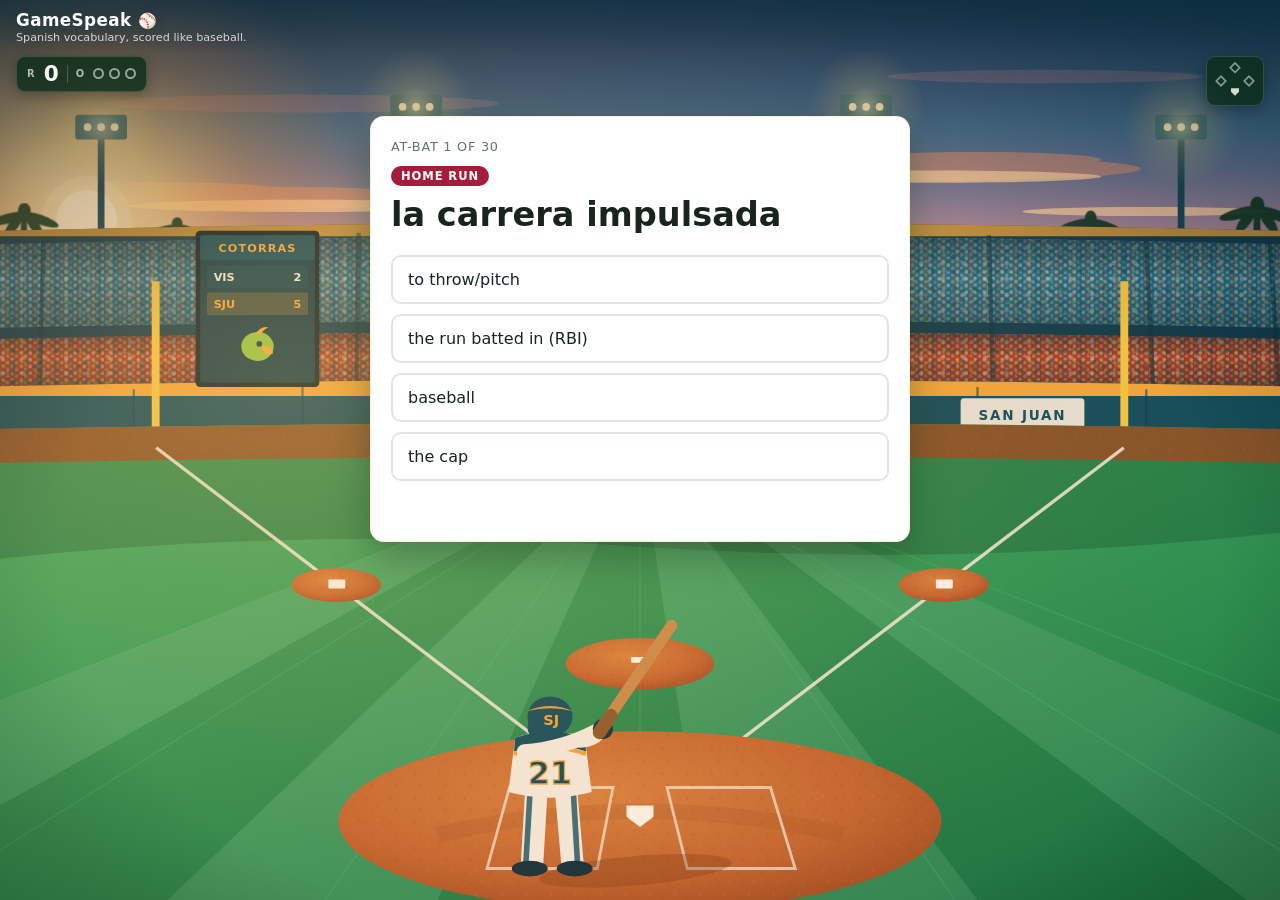
==== index.html @ 1cdcb6d5 "Stop the wall signage clipping on narrower windows The scene crops from the sides as the window narr" ====
<!DOCTYPE html>
<html lang="en">
<head>
  <meta charset="UTF-8">
  <meta name="viewport" content="width=device-width, initial-scale=1">
  <title>GameSpeak — Spanish Baseball Vocabulary</title>
  <link rel="stylesheet" href="style.css">
</head>
<body>

  <!-- ============================================================
       THE SCENE: a static, decorative stadium behind the whole app.
       The view is from behind home plate, the way a batter sees the
       field. Everything here is presentational, so it's hidden from
       screen readers and ignores clicks (see .scene in style.css).

       Caribbean winter-league ball at golden hour: an open-air park,
       artificial turf with clay cutouts only at the bases, and the
       home club — the Cotorras de San Juan — in teal, gold and cream.

       The viewBox is a panoramic 1200x800 and anchors to the BOTTOM
       ("xMidYMax slice"). That combination matters: the full height
       always fits, so sky-to-home-plate survives on any screen, and
       only the far edges of the field crop away on narrow phones.
       ============================================================ -->
  <div class="scene" aria-hidden="true">
    <svg viewBox="0 0 1200 800" preserveAspectRatio="xMidYMax slice"
         xmlns="http://www.w3.org/2000/svg">
      <defs>
        <!-- Golden hour: dusky blue overhead falling through rose into
             a hot band right at the stadium rim. -->
        <linearGradient id="sky" x1="0" y1="0" x2="0" y2="1">
          <stop offset="0"    stop-color="#17375F"/>
          <stop offset="0.30" stop-color="#3E6E93"/>
          <stop offset="0.55" stop-color="#95799B"/>
          <stop offset="0.76" stop-color="#E08A55"/>
          <stop offset="0.92" stop-color="#F9B65C"/>
          <stop offset="1"    stop-color="#FFD98A"/>
        </linearGradient>

        <!-- The sun itself, sitting low behind the third-base stands -->
        <radialGradient id="sunGlow" cx="0.5" cy="0.5" r="0.5">
          <stop offset="0"    stop-color="#FFF3CE" stop-opacity="0.98"/>
          <stop offset="0.28" stop-color="#FFD98A" stop-opacity="0.75"/>
          <stop offset="0.62" stop-color="#F79B4C" stop-opacity="0.32"/>
          <stop offset="1"    stop-color="#E8763C" stop-opacity="0"/>
        </radialGradient>

        <!-- Falloff for the tower lamps -->
        <radialGradient id="lampGlow" cx="0.5" cy="0.5" r="0.5">
          <stop offset="0"    stop-color="#FFF0BE" stop-opacity="0.55"/>
          <stop offset="0.35" stop-color="#FFE08A" stop-opacity="0.22"/>
          <stop offset="1"    stop-color="#FFD070" stop-opacity="0"/>
        </radialGradient>

        <!-- Haze sitting on the horizon line -->
        <linearGradient id="haze" x1="0" y1="0" x2="0" y2="1">
          <stop offset="0" stop-color="#FFC985" stop-opacity="0"/>
          <stop offset="1" stop-color="#FFC985" stop-opacity="0.55"/>
        </linearGradient>

        <!-- Warm key light raking across the whole scene from the left -->
        <radialGradient id="warmth" cx="0.24" cy="0.42" r="0.85">
          <stop offset="0"   stop-color="#FFC46B" stop-opacity="0.30"/>
          <stop offset="0.5" stop-color="#FF9A4A" stop-opacity="0.12"/>
          <stop offset="1"   stop-color="#B3502A" stop-opacity="0"/>
        </radialGradient>

        <!-- Corners fall off, the way a broadcast lens vignettes -->
        <radialGradient id="vignette" cx="0.5" cy="0.62" r="0.78">
          <stop offset="0.55" stop-color="#000000" stop-opacity="0"/>
          <stop offset="1"    stop-color="#04180C" stop-opacity="0.42"/>
        </radialGradient>

        <!-- Turf: lit from the left, deepening toward the far corners -->
        <linearGradient id="turf" x1="0.1" y1="0" x2="0.9" y2="1">
          <stop offset="0"   stop-color="#3AAE63"/>
          <stop offset="0.45" stop-color="#2E9B57"/>
          <stop offset="1"   stop-color="#1F7742"/>
        </linearGradient>

        <!-- Clay, lighter where the light hits it -->
        <radialGradient id="clay" cx="0.42" cy="0.35" r="0.75">
          <stop offset="0" stop-color="#D8823F"/>
          <stop offset="0.6" stop-color="#C4662F"/>
          <stop offset="1" stop-color="#9E4A20"/>
        </radialGradient>

        <!-- Seat decks. Two tones so the bowl has some depth. -->
        <linearGradient id="deckShade" x1="0" y1="0" x2="0" y2="1">
          <stop offset="0" stop-color="#06222F" stop-opacity="0.55"/>
          <stop offset="0.45" stop-color="#06222F" stop-opacity="0.12"/>
          <stop offset="1" stop-color="#06222F" stop-opacity="0.42"/>
        </linearGradient>

        <!-- Three crowd layers at different scales and colors. Stacking
             them is what turns a pattern into a packed house. -->
        <pattern id="crowdA" width="8" height="6" patternUnits="userSpaceOnUse">
          <circle cx="2"   cy="1.8" r="1.7" fill="#FBE9CF" opacity="0.55"/>
          <circle cx="6"   cy="4.4" r="1.6" fill="#F6C79A" opacity="0.45"/>
        </pattern>
        <pattern id="crowdB" width="13" height="9" patternUnits="userSpaceOnUse">
          <circle cx="3"  cy="6.5" r="1.9" fill="#1B5C74" opacity="0.55"/>
          <circle cx="9"  cy="2.5" r="1.9" fill="#C4472B" opacity="0.5"/>
          <circle cx="11.5" cy="7"  r="1.5" fill="#F2A73B" opacity="0.5"/>
        </pattern>
        <pattern id="crowdC" width="19" height="14" patternUnits="userSpaceOnUse">
          <circle cx="5"  cy="4"  r="2.1" fill="#0E4C5C" opacity="0.45"/>
          <circle cx="14" cy="10" r="2.1" fill="#F4EDE0" opacity="0.4"/>
          <circle cx="16" cy="3"  r="1.6" fill="#8CC63F" opacity="0.35"/>
        </pattern>

        <!-- Fine speckle for the clay, so it isn't a flat slab -->
        <pattern id="grit" width="22" height="22" patternUnits="userSpaceOnUse">
          <circle cx="4"  cy="6"  r="1.5" fill="#8E4519" opacity="0.16"/>
          <circle cx="15" cy="3"  r="1.1" fill="#F0A263" opacity="0.14"/>
          <circle cx="9"  cy="16" r="1.7" fill="#8E4519" opacity="0.13"/>
          <circle cx="19" cy="13" r="1.2" fill="#F0A263" opacity="0.12"/>
        </pattern>

        <!-- A runner, reused at each base. Drawn small: these are up the
             field, well behind the batter in the foreground. -->
        <g id="runnerFig">
          <circle cy="-27" r="6" fill="#EBCBA6"/>
          <path d="M-7,-21 q7,-4 14,0 l1,13 q-8,3 -16,0 Z" fill="#F4EDE0"/>
          <path d="M-7,-21 q7,-4 14,0 l0.4,4 q-7,-3 -14.6,0 Z" fill="#0E4C5C"/>
          <g stroke="#F4EDE0" stroke-width="4" stroke-linecap="round" fill="none">
            <path d="M-4,-8 L-7,1"/>
            <path d="M4,-8 L8,1"/>
          </g>
        </g>

        <!-- One palm, reused across the stadium rim at different sizes -->
        <g id="palm">
          <path d="M0,0 C-3,-24 -5,-44 -2,-64 L4,-64 C5,-44 4,-24 6,0 Z"/>
          <g transform="translate(1,-64)">
            <ellipse rx="24" ry="6" transform="rotate(-15) translate(-20,-2)"/>
            <ellipse rx="24" ry="6" transform="rotate(19)  translate(20,-2)"/>
            <ellipse rx="20" ry="6" transform="rotate(-54) translate(-15,-4)"/>
            <ellipse rx="20" ry="6" transform="rotate(57)  translate(15,-4)"/>
            <ellipse rx="8"  ry="10" cy="-6"/>
          </g>
        </g>
      </defs>

      <!-- ================= SKY ================= -->
      <rect width="1200" height="380" fill="url(#sky)"/>

      <!-- Clouds, streaked and lit from beneath where the sun catches them -->
      <g>
        <g fill="#B87C90" opacity="0.32">
          <ellipse cx="300" cy="92"  rx="175" ry="8"/>
          <ellipse cx="960" cy="68"  rx="140" ry="6"/>
          <ellipse cx="700" cy="112" rx="120" ry="6"/>
        </g>
        <g fill="#F0956A" opacity="0.5">
          <ellipse cx="840" cy="150" rx="205" ry="11"/>
          <ellipse cx="900" cy="142" rx="110" ry="7"/>
          <ellipse cx="255" cy="176" rx="185" ry="10"/>
          <ellipse cx="180" cy="168" rx="95"  ry="6"/>
        </g>
        <g fill="#FFD6A4" opacity="0.72">
          <ellipse cx="300" cy="183" rx="155" ry="5.5"/>
          <ellipse cx="855" cy="157" rx="155" ry="5.5"/>
          <ellipse cx="600" cy="205" rx="125" ry="4.5"/>
          <ellipse cx="1050" cy="188" rx="110" ry="4"/>
        </g>
      </g>

      <!-- The sun, low and mostly behind the stands -->
      <circle cx="108" cy="196" r="250" fill="url(#sunGlow)"/>
      <circle cx="108" cy="196" r="27" fill="#FFF8E4" opacity="0.95"/>
      <circle cx="108" cy="196" r="40" fill="#FFEFC0" opacity="0.3"/>

      <!-- Horizon haze -->
      <rect y="150" width="1200" height="230" fill="url(#haze)"/>

      <!-- ================= LIGHT TOWERS ================= -->
      <g fill="#12455A">
        <rect x="118" y="118" width="6" height="145"/>
        <rect x="398" y="100" width="6" height="163"/>
        <rect x="798" y="100" width="6" height="163"/>
        <rect x="1078" y="118" width="6" height="145"/>
      </g>
      <g fill="#1B5C74">
        <rect x="98"   y="102" width="46" height="22" rx="3"/>
        <rect x="378"  y="84"  width="46" height="22" rx="3"/>
        <rect x="778"  y="84"  width="46" height="22" rx="3"/>
        <rect x="1058" y="102" width="46" height="22" rx="3"/>
      </g>
      <!-- Lamps lit against the dusk -->
      <g fill="#FFF3CE">
        <circle cx="109" cy="113" r="3.4"/><circle cx="121" cy="113" r="3.4"/><circle cx="133" cy="113" r="3.4"/>
        <circle cx="389" cy="95"  r="3.4"/><circle cx="401" cy="95"  r="3.4"/><circle cx="413" cy="95"  r="3.4"/>
        <circle cx="789" cy="95"  r="3.4"/><circle cx="801" cy="95"  r="3.4"/><circle cx="813" cy="95"  r="3.4"/>
        <circle cx="1069" cy="113" r="3.4"/><circle cx="1081" cy="113" r="3.4"/><circle cx="1093" cy="113" r="3.4"/>
      </g>
      <g fill="url(#lampGlow)">
        <circle cx="121" cy="113" r="52"/><circle cx="401" cy="95" r="52"/>
        <circle cx="801" cy="95"  r="52"/><circle cx="1081" cy="113" r="52"/>
      </g>

      <!-- ================= PALMS above the rim ================= -->
      <g fill="#0A3526" opacity="0.92">
        <use href="#palm" transform="translate(52,238) scale(0.72)"/>
        <use href="#palm" transform="translate(188,241) scale(0.6)"/>
        <use href="#palm" transform="translate(600,236) scale(0.52)"/>
        <use href="#palm" transform="translate(1000,240) scale(0.66)"/>
        <use href="#palm" transform="translate(1148,237) scale(0.78)"/>
      </g>

      <!-- ================= THE BOWL =================
           Deeper decks than before, three crowd layers stacked, aisles
           and section breaks cut through them, then a shading pass. -->

      <!-- roof / facade -->
      <path d="M0,206 Q600,190 1200,206 L1200,218 L0,218 Z" fill="#0B3B4C"/>
      <path d="M0,206 Q600,190 1200,206 L1200,210 L0,210 Z" fill="#F2A73B" opacity="0.75"/>

      <!-- upper deck -->
      <path d="M0,218 Q600,202 1200,218 L1200,292 L0,292 Z" fill="#17789A"/>
      <path d="M0,218 Q600,202 1200,218 L1200,292 L0,292 Z" fill="url(#crowdA)"/>
      <path d="M0,218 Q600,202 1200,218 L1200,292 L0,292 Z" fill="url(#crowdB)"/>
      <path d="M0,218 Q600,202 1200,218 L1200,292 L0,292 Z" fill="url(#crowdC)"/>
      <path d="M0,218 Q600,202 1200,218 L1200,292 L0,292 Z" fill="url(#deckShade)"/>

      <!-- deck divider / press level -->
      <path d="M0,292 Q600,278 1200,292 L1200,302 L0,302 Z" fill="#0B3B4C"/>

      <!-- lower deck -->
      <path d="M0,302 Q600,288 1200,302 L1200,344 L0,344 Z" fill="#B8401F"/>
      <path d="M0,302 Q600,288 1200,302 L1200,344 L0,344 Z" fill="url(#crowdA)"/>
      <path d="M0,302 Q600,288 1200,302 L1200,344 L0,344 Z" fill="url(#crowdB)"/>
      <path d="M0,302 Q600,288 1200,302 L1200,344 L0,344 Z" fill="url(#crowdC)"/>
      <path d="M0,302 Q600,288 1200,302 L1200,344 L0,344 Z" fill="url(#deckShade)"/>

      <!-- aisles cutting down through both decks -->
      <g stroke="#08313F" stroke-width="4" opacity="0.5">
        <path d="M70,214 L66,344"/>   <path d="M210,210 L206,344"/>
        <path d="M350,207 L348,344"/> <path d="M490,204 L489,344"/>
        <path d="M630,204 L631,344"/> <path d="M770,206 L772,344"/>
        <path d="M910,209 L914,344"/> <path d="M1050,212 L1056,344"/>
        <path d="M1160,216 L1168,344"/>
      </g>

      <!-- ================= OUTFIELD WALL ================= -->
      <path d="M0,344 Q600,331 1200,344 L1200,384 L0,384 Z" fill="#0E4C5C"/>
      <path d="M0,344 Q600,331 1200,344 L1200,352 L0,352 Z" fill="#F2A73B"/>
      <!-- wall panel seams -->
      <g stroke="#0A3B47" stroke-width="2" opacity="0.6">
        <path d="M150,346 L150,384"/>  <path d="M300,344 L300,384"/>
        <path d="M450,342 L450,383"/>  <path d="M600,341 L600,383"/>
        <path d="M750,342 L750,383"/>  <path d="M900,344 L900,384"/>
        <path d="M1050,346 L1050,384"/>
      </g>

      <!-- Wall signage on its own backing panel, so it reads as painted
           signage rather than floating letters. Both this and the video
           board sit inside the horizontal band that survives cropping on
           any window >= 900px; below that they hide entirely (see the
           media query in style.css) rather than render half cut off. -->
      <g id="wall-sign" font-family="system-ui, -apple-system, 'Segoe UI', Roboto, sans-serif">
        <rect x="885" y="354" width="110" height="26" rx="3" fill="#F4EDE0" opacity="0.94"/>
        <text x="940" y="373" text-anchor="middle" font-size="12" font-weight="800"
              letter-spacing="1.6" fill="#0E4C5C">SAN JUAN</text>
      </g>

      <!-- ================= VIDEO BOARD =================
           Mounted above the wall in left-center, inside the safe band. -->
      <g id="video-board">
        <rect x="205" y="205" width="110" height="139" rx="4" fill="#061F29"/>
        <rect x="209" y="209" width="102" height="131" rx="2" fill="#0B3A48"/>
        <rect x="209" y="209" width="102" height="22" rx="2" fill="#0E4C5C"/>
        <text x="260" y="224" text-anchor="middle"
              font-family="system-ui, sans-serif" font-size="10" font-weight="800"
              letter-spacing="1" fill="#F2A73B">COTORRAS</text>
        <g font-family="system-ui, sans-serif" font-size="10" font-weight="700" fill="#F4EDE0">
          <rect x="215" y="236" width="90" height="20" rx="2" fill="#0E4C5C" opacity="0.55"/>
          <text x="221" y="250">VIS</text>
          <text x="299" y="250" text-anchor="end">2</text>
          <rect x="215" y="260" width="90" height="20" rx="2" fill="#F2A73B" opacity="0.22"/>
          <text x="221" y="274" fill="#F2A73B">SJU</text>
          <text x="299" y="274" text-anchor="end" fill="#F2A73B">5</text>
        </g>
        <!-- club mark: a cotorra, beak and crest in gold -->
        <g transform="translate(260,308) scale(0.8)">
          <ellipse rx="18" ry="16" fill="#8CC63F"/>
          <path d="M-2,-15 q8,-9 14,-6 q-6,2 -8,8 Z" fill="#F2A73B"/>
          <path d="M6,-2 q12,3 11,10 q-8,2 -12,-4 Z" fill="#F2A73B"/>
          <circle cx="2" cy="-3" r="3.2" fill="#0B3A48"/>
        </g>
      </g>

      <!-- Foul poles where the lines meet the wall -->
      <g fill="#F2C744">
        <rect x="166" y="250" width="7" height="150"/>
        <rect x="1027" y="250" width="7" height="150"/>
      </g>

      <!-- ================= THE FIELD ================= -->
      <path d="M0,382 Q600,370 1200,382 L1200,800 L0,800 Z" fill="url(#turf)"/>

      <!-- Warning track hugging the wall -->
      <path d="M0,382 Q600,370 1200,382 L1200,412 Q600,400 0,412 Z" fill="#B45C2A"/>
      <path d="M0,382 Q600,370 1200,382 L1200,412 Q600,400 0,412 Z" fill="url(#grit)"/>

      <!-- The stadium's own shadow falling across the outfield, which is
           what late-afternoon light actually does to a ballfield. -->
      <path d="M0,382 Q600,370 1200,382 L1200,470 Q900,506 600,486 Q300,466 0,500 Z"
            fill="#0A3D24" opacity="0.28"/>

      <!-- Mown wedges fanning out from the infield, alternating tone -->
      <g opacity="0.075">
        <path d="M600,400 L-420,800 L-120,800 Z" fill="#FFFFFF"/>
        <path d="M600,400 L180,800  L420,800  Z" fill="#FFFFFF"/>
        <path d="M600,400 L660,800  L900,800  Z" fill="#FFFFFF"/>
        <path d="M600,400 L1140,800 L1500,800 Z" fill="#FFFFFF"/>
      </g>
      <g opacity="0.09">
        <path d="M600,400 L-120,800 L180,800 Z" fill="#0A3D24"/>
        <path d="M600,400 L420,800  L660,800 Z" fill="#0A3D24"/>
        <path d="M600,400 L900,800  L1140,800 Z" fill="#0A3D24"/>
      </g>

      <!-- Seams between turf panels -->
      <g stroke="#4FC07E" stroke-width="1.6" opacity="0.22">
        <path d="M600,400 L-420,800"/><path d="M600,400 L-40,800"/>
        <path d="M600,400 L320,800"/> <path d="M600,400 L600,800"/>
        <path d="M600,400 L880,800"/> <path d="M600,400 L1240,800"/>
        <path d="M600,400 L1620,800"/>
      </g>

      <!-- Foul lines running out to the poles -->
      <g stroke="#F7EFDF" stroke-width="3" opacity="0.85" fill="none">
        <path d="M600,726 L170,398"/>
        <path d="M600,726 L1030,398"/>
      </g>

      <!-- Base cutouts and the mound -->
      <g fill="url(#clay)">
        <ellipse cx="600" cy="590" rx="66" ry="23"/>
        <ellipse cx="600" cy="420" rx="35" ry="13"/>
        <ellipse cx="330" cy="520" rx="40" ry="15"/>
        <ellipse cx="870" cy="520" rx="40" ry="15"/>
      </g>
      <g fill="url(#grit)">
        <ellipse cx="600" cy="590" rx="66" ry="23"/>
        <ellipse cx="330" cy="520" rx="40" ry="15"/>
        <ellipse cx="870" cy="520" rx="40" ry="15"/>
      </g>
      <g fill="#FBF6EA">
        <rect x="592" y="584" width="17" height="5" rx="1"/>
        <rect x="593" y="415" width="14" height="7" rx="1"/>
        <rect x="323" y="515" width="15" height="8" rx="1"/>
        <rect x="863" y="515" width="15" height="8" rx="1"/>
      </g>

      <!-- Runners. app.js toggles the "on" class on each group as the base
           state changes; the CSS fades them in. Third base is on our left,
           first on our right, the way it looks from behind home plate. -->
      <g class="runner" id="runner-third">
        <ellipse cx="330" cy="520" rx="34" ry="14" fill="#F6C445" opacity="0.45"/>
        <use href="#runnerFig" transform="translate(298,523)"/>
      </g>
      <g class="runner" id="runner-second">
        <ellipse cx="600" cy="420" rx="30" ry="12" fill="#F6C445" opacity="0.45"/>
        <use href="#runnerFig" transform="translate(624,422)"/>
      </g>
      <g class="runner" id="runner-first">
        <ellipse cx="870" cy="520" rx="34" ry="14" fill="#F6C445" opacity="0.45"/>
        <use href="#runnerFig" transform="translate(902,523)"/>
      </g>

      <!-- ================= FOREGROUND: home plate ================= -->
      <ellipse cx="600" cy="730" rx="268" ry="80" fill="url(#clay)"/>
      <ellipse cx="600" cy="730" rx="268" ry="80" fill="url(#grit)"/>
      <!-- scuffed arc where batters dig in -->
      <path d="M420,742 Q600,700 780,742" stroke="#8E4519" stroke-width="14"
            fill="none" opacity="0.16"/>
      <g stroke="#F7EFDF" stroke-width="2.5" fill="none" opacity="0.7">
        <path d="M484,700 L576,700 L562,772 L464,772 Z"/>
        <path d="M624,700 L716,700 L738,772 L642,772 Z"/>
      </g>
      <polygon points="588,716 612,716 612,726 600,735 588,726" fill="#FBF6EA"/>

      <!-- ================= THE BATTER =================
           Cotorras home whites: cream uniform, teal trim, gold accents.
           Right-handed, so he stands in the third-base box, on our left.
           Seen from behind, hands up by his back shoulder. -->
      <g>
        <!-- long golden-hour shadow, thrown away from the low sun -->
        <ellipse cx="596" cy="774" rx="86" ry="13" fill="#7A3A14"
                 opacity="0.32" transform="rotate(-5 596 774)"/>

        <!-- legs -->
        <path d="M498,700 L518,700 L514,768 L494,768 Z" fill="#F4EDE0"/>
        <path d="M524,700 L544,700 L550,768 L530,768 Z" fill="#F4EDE0"/>
        <path d="M500,700 L505,700 L501,768 L496,768 Z" fill="#0E4C5C" opacity="0.8"/>
        <path d="M538,700 L543,700 L547,768 L542,768 Z" fill="#0E4C5C" opacity="0.8"/>
        <ellipse cx="502" cy="772" rx="16" ry="7" fill="#12313B"/>
        <ellipse cx="542" cy="772" rx="16" ry="7" fill="#12313B"/>

        <!-- jersey -->
        <path d="M489,656 Q520,645 551,656 L557,704 Q520,714 483,704 Z" fill="#F4EDE0"/>
        <!-- teal yoke and gold piping across the shoulders -->
        <path d="M489,656 Q520,645 551,656 L552,668 Q520,657 488,668 Z" fill="#0E4C5C"/>
        <path d="M488,668 Q520,657 552,668 L552,672 Q520,661 488,672 Z" fill="#F2A73B"/>
        <text x="520" y="697" text-anchor="middle"
              font-family="system-ui, -apple-system, 'Segoe UI', Roboto, sans-serif"
              font-size="28" font-weight="800" fill="#0E4C5C"
              stroke="#F2A73B" stroke-width="1.2">21</text>

        <!-- arms up to the hands -->
        <g stroke="#F4EDE0" stroke-width="13" stroke-linecap="round" fill="none">
          <path d="M497,668 Q530,666 561,650"/>
          <path d="M544,658 Q556,659 564,651"/>
        </g>
        <circle cx="567" cy="648" r="9" fill="#12313B"/>

        <!-- bat -->
        <path d="M566,647 L628,556" stroke="#C98A4B" stroke-width="10" stroke-linecap="round"/>
        <path d="M564,651 L574,636" stroke="#8A5A2B" stroke-width="12" stroke-linecap="round"/>

        <!-- helmet, seen from behind, ear flap on the near side, club
             mark in gold on the back -->
        <ellipse cx="520" cy="637" rx="20" ry="18" fill="#0E4C5C"/>
        <path d="M502,639 Q497,650 505,656 Q513,657 515,648 Z" fill="#0E4C5C"/>
        <path d="M500,632 Q520,623 540,632 Q520,627 500,632 Z" fill="#F2A73B" opacity="0.9"/>
        <text x="521" y="644" text-anchor="middle"
              font-family="system-ui, sans-serif" font-size="13" font-weight="800"
              fill="#F2A73B">SJ</text>
      </g>

      <!-- ================= LIGHT PASS ================= -->
      <rect width="1200" height="800" fill="url(#warmth)"/>
      <rect width="1200" height="800" fill="url(#vignette)"/>
    </svg>
  </div>

  <!-- ============================================================
       HEADER: app title
       ============================================================ -->
  <header class="header">
    <h1 class="logo">GameSpeak <span class="ball">⚾</span></h1>
    <p class="tagline">Spanish vocabulary, scored like baseball.</p>
  </header>

  <!-- ============================================================
       HUD: two small clusters in the top corners rather than a
       full-width bar, so the space goes to the field instead.
       Runs and outs on the left, the base diamond on the right.
       The hit-type breakdown lives in the box score at the end of
       the inning — during play, the run total is what matters.
       ============================================================ -->
  <section class="hud" aria-label="Scoreboard">
    <div class="hud-chip">
      <span class="hud-label">R</span>
      <span class="hud-runs" id="score-runs">0</span>
      <span class="hud-rule"></span>
      <span class="hud-label">O</span>
      <!-- Three dots: filled = an out has been recorded -->
      <span class="outs" id="outs-display" aria-live="polite">
        <span class="out-dot"></span>
        <span class="out-dot"></span>
        <span class="out-dot"></span>
      </span>
    </div>

    <div class="hud-chip hud-bases">
      <!-- Second at the top, third on the left, first on the right,
           home at the bottom — the diamond as seen from behind the
           plate. Home is always drawn: it's the target you're trying
           to reach, not a base a runner stands on. -->
      <svg class="diamond" id="diamond" viewBox="0 0 60 60" aria-hidden="true">
        <rect class="pip" id="pip-second" x="25" y="5"  width="10" height="10" transform="rotate(45 30 10)"/>
        <rect class="pip" id="pip-third"  x="4"  y="25" width="10" height="10" transform="rotate(45 9 30)"/>
        <rect class="pip" id="pip-first"  x="46" y="25" width="10" height="10" transform="rotate(45 51 30)"/>
        <polygon class="home-plate" points="24,41 36,41 36,46 30,52 24,46"/>
      </svg>
    </div>
  </section>

  <main class="field">

    <!-- ============================================================
         QUIZ SCREEN: one Spanish word, four English choices.
         ============================================================ -->
    <section class="card" id="quiz-screen">
      <p class="at-bat" id="at-bat">At-bat 1</p>

      <!-- Difficulty tag for the current word (WALK / SINGLE / DOUBLE) -->
      <p class="tag" id="word-tag">WALK</p>

      <!-- The Spanish word being asked -->
      <h2 class="word" id="word">—</h2>

      <!-- Four answer buttons get created here by app.js -->
      <div class="choices" id="choices"></div>

      <!-- "Base hit!" / "Strike three-ish" message after each answer -->
      <p class="feedback" id="feedback">&nbsp;</p>
    </section>

    <!-- ============================================================
         SUMMARY SCREEN: shown when the inning is over (3 outs, or
         you get through all 20 words). Hidden until then.
         ============================================================ -->
    <section class="card hidden" id="summary-screen">
      <h2 class="summary-title" id="summary-title">Inning over</h2>
      <p class="summary-sub" id="summary-sub">Three outs.</p>

      <p class="boxscore-eyebrow">Box score</p>
      <ul class="summary-list">
        <li class="boxscore-total"><span>Runs</span> <strong id="sum-runs">0</strong></li>
        <li><span>Walks</span>          <strong id="sum-walk">0</strong></li>
        <li><span>Singles</span>        <strong id="sum-single">0</strong></li>
        <li><span>Doubles</span>        <strong id="sum-double">0</strong></li>
        <li><span>Triples</span>        <strong id="sum-triple">0</strong></li>
        <li><span>Home runs</span>      <strong id="sum-homerun">0</strong></li>
        <li><span>Total hits</span>     <strong id="sum-hits">0</strong></li>
        <li><span>Total bases</span>    <strong id="sum-bases">0</strong></li>
        <li><span>Left on base</span>   <strong id="sum-lob">0</strong></li>
        <li><span>Batting average</span> <strong id="sum-avg">.000</strong></li>
      </ul>

      <!-- Words you missed, so you know what to study -->
      <div class="missed" id="missed-block">
        <h3>Words that got you out</h3>
        <ul id="missed-list"></ul>
      </div>

      <button class="play-again" id="play-again">Play another inning</button>
    </section>

  </main>

  <script src="app.js"></script>
</body>
</html>
---- style.css ----
/* =========================================================================
   GameSpeak stylesheet
   A centered column on a ballpark-green background. Colors and other
   repeated values live in :root so you can restyle the whole app quickly.
   ========================================================================= */

:root {
  --grass:      #1d6b3c;
  --grass-dark: #14502c;
  --dirt:       #b5713f;
  --card:       #ffffff;
  --ink:        #17251c;
  --muted:      #61756a;
  --line:       #dfe6e1;
  --good:       #1f8f4d;
  --bad:        #c8362f;
  --walk:       #4a90d9;
  --single:     #2f9e5f;
  --double:     #d98324;
  --triple:     #cf4520;
  --homerun:    #a51d3a;
  --onbase:     #f6c445;

  /* Scene colors — see the SVG in index.html */
  --sky:        #5fc6d2;
  --clay:       #c4662f;
}

/* --- Base page --- */
* { box-sizing: border-box; }

body {
  margin: 0;
  padding: 16px 16px 40px;
  font-family: system-ui, -apple-system, "Segoe UI", Roboto, sans-serif;
  color: var(--ink);
  background: var(--sky);   /* shows through only before the SVG paints */
  min-height: 100vh;
}

/* --- The stadium scene ---------------------------------------------------
   Fixed behind everything and pinned to the bottom of the viewport, so the
   field stays put while the page scrolls. Decorative only: it never takes
   clicks and is hidden from screen readers (aria-hidden in the markup).
   ------------------------------------------------------------------------ */
.scene {
  position: fixed;
  inset: 0;
  z-index: -1;
  pointer-events: none;
}

.scene svg {
  display: block;
  width: 100%;
  height: 100%;
}

/* Runners on the field: hidden until app.js adds .on to the group */
.runner {
  opacity: 0;
  transition: opacity 0.3s ease;
}

.runner.on { opacity: 1; }

@media (prefers-reduced-motion: reduce) {
  .runner, .pip { transition: none; }
}

/* The scene crops from the sides as the window narrows. Below this width
   the wall signage and video board would be sliced by the screen edge, so
   hide them outright — a bare wall beats a half-cut sign. */
@media (max-width: 899px) {
  #video-board, #wall-sign { display: none; }
}

/* --- Header --- */
.header {
  position: relative;   /* stacks above the fixed scene */
  z-index: 1;
  text-align: left;
  color: #fff;
  text-shadow: 0 2px 10px rgba(12, 60, 78, 0.45);
  /* Negative margins let the scrim below run edge to edge past the
     body padding, so the title stays readable wherever the scene's
     bright spots (sun, light towers) happen to land behind it. */
  margin: -16px -16px 4px;
  padding: 10px 16px 8px;
  background: linear-gradient(rgba(8, 52, 68, 0.42), rgba(8, 52, 68, 0));
}

.logo {
  margin: 0;
  font-size: 1.05rem;
  letter-spacing: 0.4px;
}

.ball { font-size: 0.95rem; }

.tagline {
  margin: 1px 0 0;
  font-size: 0.7rem;
  opacity: 0.78;
}

/* --- The centered column that holds everything --- */
.field {
  position: relative;   /* stacks above the fixed scene */
  z-index: 1;
  max-width: 540px;
  margin: 0 auto;
}

/* --- HUD: two chips in the top corners, not a full-width bar. Kept as
   small as it can be while staying readable — the point is to give the
   vertical space back to the field. --------------------------------- */
.hud {
  position: relative;   /* sits above the fixed scene */
  z-index: 1;
  display: flex;
  justify-content: space-between;
  align-items: flex-start;
  gap: 12px;
  margin-bottom: 10px;
}

.hud-chip {
  display: flex;
  align-items: center;
  gap: 8px;
  padding: 6px 10px;
  border-radius: 9px;
  background: rgba(11, 46, 26, 0.82);
  border: 1px solid rgba(255, 255, 255, 0.15);
  color: #fff;
  box-shadow: 0 4px 14px rgba(0, 0, 0, 0.28);
}

.hud-label {
  font-size: 0.62rem;
  font-weight: 700;
  letter-spacing: 0.1em;
  opacity: 0.65;
}

.hud-runs {
  font-size: 1.35rem;
  font-weight: 800;
  line-height: 1;
  font-variant-numeric: tabular-nums;
}

.hud-rule {
  width: 1px;
  height: 18px;
  background: rgba(255, 255, 255, 0.2);
}

/* Three out-dots; .filled is added by JavaScript as outs pile up */
.outs {
  display: flex;
  gap: 5px;
}

.out-dot {
  width: 11px;
  height: 11px;
  border-radius: 50%;
  border: 2px solid rgba(255, 255, 255, 0.55);
}

.out-dot.filled {
  background: var(--bad);
  border-color: var(--bad);
}

/* --- Base diamond: second top, third left, first right, home at the
   bottom. Drawn as SVG so the four marks can't collide. ------------- */
.hud-bases { padding: 4px 8px; }

.diamond {
  display: block;
  width: 40px;
  height: 40px;
}

.pip {
  fill: none;
  stroke: rgba(255, 255, 255, 0.5);
  stroke-width: 2.5;
  transition: fill 0.2s ease, stroke 0.2s ease;
}

.pip.on {
  fill: var(--onbase);
  stroke: var(--onbase);
}

/* Home plate is always shown — it's the target, not a base to stand on */
.home-plate {
  fill: #fbf6ea;
  opacity: 0.85;
}

/* --- Cards (the quiz screen and the summary screen) --- */
.card {
  background: var(--card);
  border-radius: 14px;
  padding: 22px 20px 24px;
  border: 1px solid rgba(255, 233, 199, 0.7);
  box-shadow: 0 14px 38px rgba(20, 52, 30, 0.38);
}

.hidden { display: none; }   /* used to swap between screens */

.at-bat {
  margin: 0;
  font-size: 0.8rem;
  color: var(--muted);
  text-transform: uppercase;
  letter-spacing: 0.06em;
}

/* --- Difficulty tag; the color class is set by JavaScript --- */
.tag {
  display: inline-block;
  margin: 12px 0 0;
  padding: 3px 10px;
  border-radius: 999px;
  font-size: 0.72rem;
  font-weight: 700;
  letter-spacing: 0.08em;
  color: #fff;
  background: var(--muted);
}

.tag-walk   { background: var(--walk);   }
.tag-single { background: var(--single); }
.tag-double { background: var(--double); }
.tag-triple  { background: var(--triple);  }
.tag-homerun { background: var(--homerun); }

/* --- The Spanish word --- */
.word {
  margin: 10px 0 20px;
  font-size: 2.1rem;
  line-height: 1.15;
}

/* --- Answer buttons, stacked --- */
.choices {
  display: grid;
  gap: 10px;
}

.choice {
  font: inherit;
  text-align: left;
  padding: 13px 15px;
  border: 2px solid var(--line);
  border-radius: 10px;
  background: #fff;
  color: var(--ink);
  cursor: pointer;
}

.choice:hover:not(:disabled) { border-color: var(--grass); }
.choice:disabled             { cursor: default; }

/* Set after an answer: green marks the right choice, red the wrong pick */
.choice.correct {
  border-color: var(--good);
  background: #e8f7ee;
  font-weight: 600;
}

.choice.wrong {
  border-color: var(--bad);
  background: #fdeceb;
}

/* --- Feedback line under the choices --- */
.feedback {
  margin: 16px 0 0;
  min-height: 1.3em;
  font-weight: 600;
}

.feedback.good { color: var(--good); }
.feedback.bad  { color: var(--bad);  }

/* --- Summary screen --- */
.summary-title { margin: 0 0 4px; font-size: 1.7rem; }
.summary-sub   { margin: 0 0 18px; color: var(--muted); }

.boxscore-eyebrow {
  margin: 0 0 6px;
  font-size: 0.7rem;
  font-weight: 700;
  letter-spacing: 0.1em;
  text-transform: uppercase;
  color: var(--muted);
}

.summary-list {
  list-style: none;
  margin: 0 0 20px;
  padding: 0;
  border-top: 1px solid var(--line);
}

.summary-list li {
  display: flex;
  justify-content: space-between;
  padding: 9px 2px;
  border-bottom: 1px solid var(--line);
}

.summary-list strong { font-variant-numeric: tabular-nums; }

/* Runs is the headline number of a box score, so it reads bigger */
.boxscore-total {
  font-size: 1.15rem;
  font-weight: 700;
}

.boxscore-total strong { color: var(--triple); }

.missed h3 {
  margin: 0 0 8px;
  font-size: 0.95rem;
}

.missed ul {
  margin: 0 0 20px;
  padding-left: 18px;
  color: var(--muted);
  line-height: 1.7;
}

.missed strong { color: var(--ink); }

.play-again {
  font: inherit;
  font-weight: 600;
  width: 100%;
  padding: 13px;
  border: none;
  border-radius: 10px;
  background: var(--dirt);
  color: #fff;
  cursor: pointer;
}

.play-again:hover { background: #a2632f; }

/* --- Narrow screens --- */
@media (max-width: 420px) {
  .word { font-size: 1.7rem; }
  .hud-runs { font-size: 1.2rem; }
}
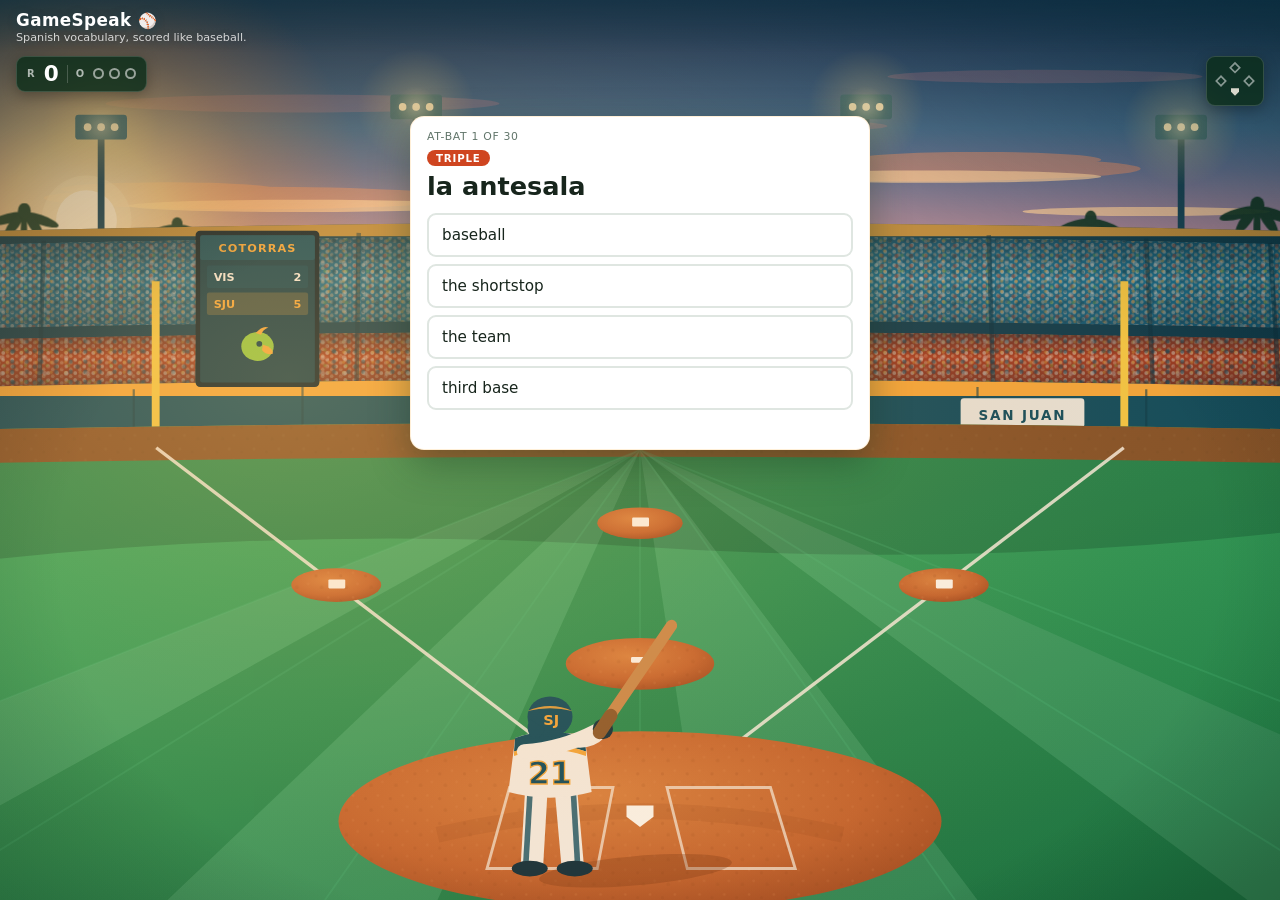
==== commit 8d7eb228: "Shrink the quiz card to give the field more room Card goes from 540x426 to 460x334. Tighter padding," ====
--- a/index.html
+++ b/index.html
@@ -339,7 +339,7 @@
       <!-- Base cutouts and the mound -->
       <g fill="url(#clay)">
         <ellipse cx="600" cy="590" rx="66" ry="23"/>
-        <ellipse cx="600" cy="420" rx="35" ry="13"/>
+        <ellipse cx="600" cy="465" rx="38" ry="14"/>
         <ellipse cx="330" cy="520" rx="40" ry="15"/>
         <ellipse cx="870" cy="520" rx="40" ry="15"/>
       </g>
@@ -350,7 +350,7 @@
       </g>
       <g fill="#FBF6EA">
         <rect x="592" y="584" width="17" height="5" rx="1"/>
-        <rect x="593" y="415" width="14" height="7" rx="1"/>
+        <rect x="593" y="460" width="15" height="8" rx="1"/>
         <rect x="323" y="515" width="15" height="8" rx="1"/>
         <rect x="863" y="515" width="15" height="8" rx="1"/>
       </g>
@@ -363,8 +363,8 @@
         <use href="#runnerFig" transform="translate(298,523)"/>
       </g>
       <g class="runner" id="runner-second">
-        <ellipse cx="600" cy="420" rx="30" ry="12" fill="#F6C445" opacity="0.45"/>
-        <use href="#runnerFig" transform="translate(624,422)"/>
+        <ellipse cx="600" cy="465" rx="32" ry="13" fill="#F6C445" opacity="0.45"/>
+        <use href="#runnerFig" transform="translate(626,468)"/>
       </g>
       <g class="runner" id="runner-first">
         <ellipse cx="870" cy="520" rx="34" ry="14" fill="#F6C445" opacity="0.45"/>
--- a/style.css
+++ b/style.css
@@ -108,7 +108,7 @@
 .field {
   position: relative;   /* stacks above the fixed scene */
   z-index: 1;
-  max-width: 540px;
+  max-width: 460px;
   margin: 0 auto;
 }
 
@@ -207,7 +207,7 @@
 .card {
   background: var(--card);
   border-radius: 14px;
-  padding: 22px 20px 24px;
+  padding: 13px 16px 14px;
   border: 1px solid rgba(255, 233, 199, 0.7);
   box-shadow: 0 14px 38px rgba(20, 52, 30, 0.38);
 }
@@ -216,7 +216,7 @@
 
 .at-bat {
   margin: 0;
-  font-size: 0.8rem;
+  font-size: 0.68rem;
   color: var(--muted);
   text-transform: uppercase;
   letter-spacing: 0.06em;
@@ -225,10 +225,10 @@
 /* --- Difficulty tag; the color class is set by JavaScript --- */
 .tag {
   display: inline-block;
-  margin: 12px 0 0;
-  padding: 3px 10px;
+  margin: 7px 0 0;
+  padding: 2px 9px;
   border-radius: 999px;
-  font-size: 0.72rem;
+  font-size: 0.64rem;
   font-weight: 700;
   letter-spacing: 0.08em;
   color: #fff;
@@ -243,23 +243,24 @@
 
 /* --- The Spanish word --- */
 .word {
-  margin: 10px 0 20px;
-  font-size: 2.1rem;
-  line-height: 1.15;
+  margin: 6px 0 12px;
+  font-size: 1.6rem;
+  line-height: 1.12;
 }
 
 /* --- Answer buttons, stacked --- */
 .choices {
   display: grid;
-  gap: 10px;
+  gap: 7px;
 }
 
 .choice {
   font: inherit;
+  font-size: 0.95rem;
   text-align: left;
-  padding: 13px 15px;
+  padding: 11px 13px;
   border: 2px solid var(--line);
-  border-radius: 10px;
+  border-radius: 9px;
   background: #fff;
   color: var(--ink);
   cursor: pointer;
@@ -282,8 +283,9 @@
 
 /* --- Feedback line under the choices --- */
 .feedback {
-  margin: 16px 0 0;
-  min-height: 1.3em;
+  margin: 9px 0 0;
+  min-height: 1.15em;
+  font-size: 0.85rem;
   font-weight: 600;
 }
 
@@ -291,8 +293,8 @@
 .feedback.bad  { color: var(--bad);  }
 
 /* --- Summary screen --- */
-.summary-title { margin: 0 0 4px; font-size: 1.7rem; }
-.summary-sub   { margin: 0 0 18px; color: var(--muted); }
+.summary-title { margin: 0 0 3px; font-size: 1.35rem; }
+.summary-sub   { margin: 0 0 12px; font-size: 0.85rem; color: var(--muted); }
 
 .boxscore-eyebrow {
   margin: 0 0 6px;
@@ -313,7 +315,7 @@
 .summary-list li {
   display: flex;
   justify-content: space-between;
-  padding: 9px 2px;
+  padding: 6px 2px;
   border-bottom: 1px solid var(--line);
 }
 
@@ -345,9 +347,9 @@
   font: inherit;
   font-weight: 600;
   width: 100%;
-  padding: 13px;
+  padding: 11px;
   border: none;
-  border-radius: 10px;
+  border-radius: 9px;
   background: var(--dirt);
   color: #fff;
   cursor: pointer;
@@ -357,6 +359,6 @@
 
 /* --- Narrow screens --- */
 @media (max-width: 420px) {
-  .word { font-size: 1.7rem; }
+  .word { font-size: 1.42rem; }
   .hud-runs { font-size: 1.2rem; }
 }
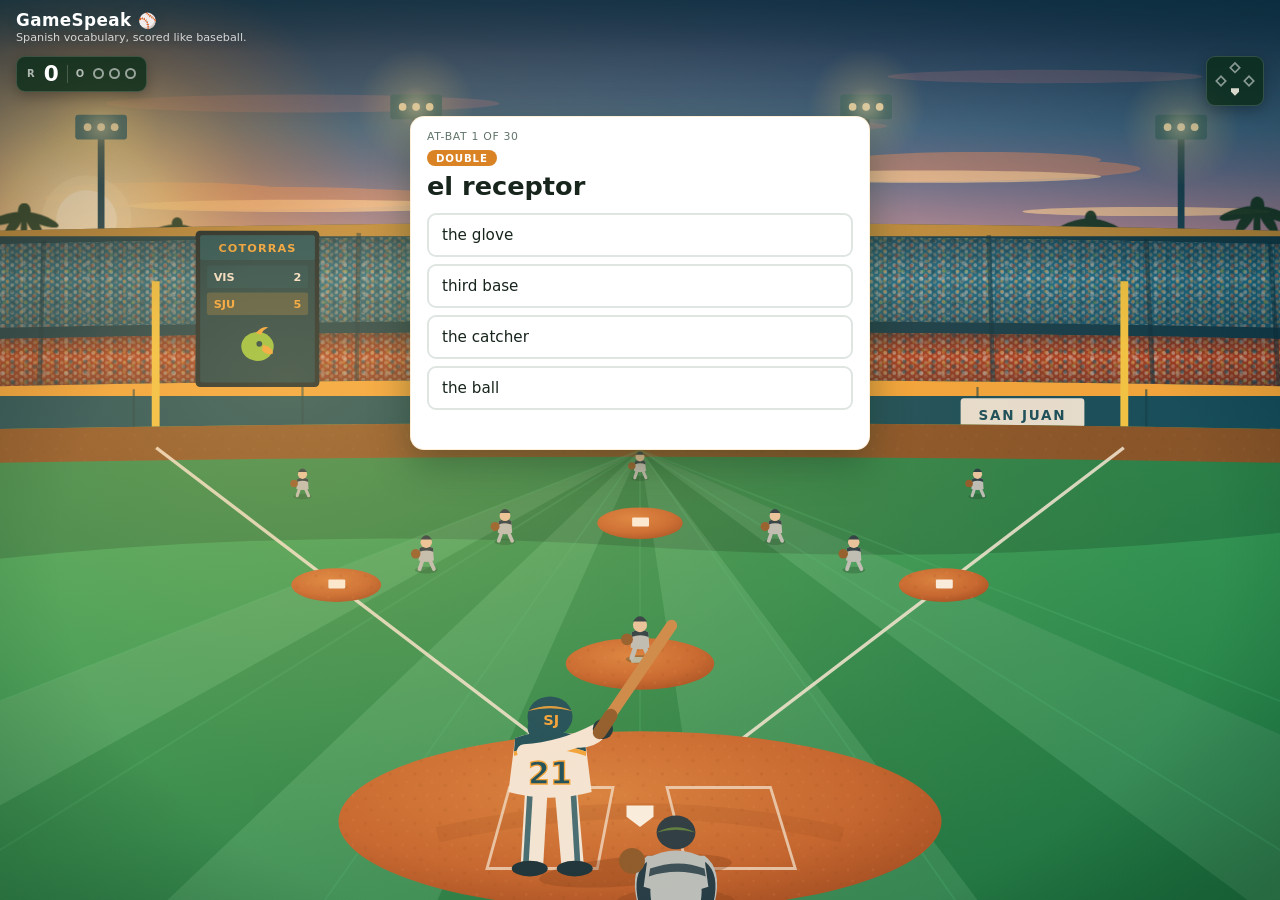
==== commit fd8221f7: "Populate the field with a static defense Nine fielders in standard alignment, built from one reusabl" ====
--- a/index.html
+++ b/index.html
@@ -130,6 +130,22 @@
           </g>
         </g>
 
+        <!-- A fielder, reused at every position and scaled by depth. Road
+             greys, so the defense reads as the visiting club against the
+             Cotorras' home whites the batter and runners wear. -->
+        <g id="fielderFig">
+          <ellipse cy="2" rx="12" ry="3.5" fill="#0A3D24" opacity="0.3"/>
+          <path d="M-7,-21 q7,-4 14,0 l1,13 q-8,3 -16,0 Z" fill="#B9C2C0"/>
+          <path d="M-7,-21 q7,-4 14,0 l0.4,4 q-7,-3 -14.6,0 Z" fill="#1D3A46"/>
+          <g stroke="#B9C2C0" stroke-width="4" stroke-linecap="round" fill="none">
+            <path d="M-4,-8 L-7,1"/>
+            <path d="M4,-8 L8,1"/>
+          </g>
+          <circle cy="-27" r="6" fill="#E8C9A6"/>
+          <path d="M-6,-30 q6,-9 12,0 Z" fill="#1D3A46"/>
+          <circle cx="-11" cy="-15" r="5" fill="#8A5A2B"/>
+        </g>
+
         <!-- One palm, reused across the stadium rim at different sizes -->
         <g id="palm">
           <path d="M0,0 C-3,-24 -5,-44 -2,-64 L4,-64 C5,-44 4,-24 6,0 Z"/>
@@ -355,6 +371,27 @@
         <rect x="863" y="515" width="15" height="8" rx="1"/>
       </g>
 
+      <!-- ================= THE DEFENSE =================
+           Static and decorative for now — no fielding logic behind any of
+           them. Scale falls off with depth, matching the runner figures:
+           outfielders smallest, the pitcher largest of the nine.
+
+           Depth reads bottom-of-frame = closest. Outfielders sit between
+           the warning track and second base; the infielders play behind
+           their bags; the pitcher stands on the rubber. First and third
+           play off the line, which also keeps them clear of the runners
+           holding those bags. -->
+      <g id="fielders">
+        <use href="#fielderFig" id="fielder-lf" class="fielder" transform="translate(300,440) scale(0.68)"/>
+        <use href="#fielderFig" id="fielder-cf" class="fielder" transform="translate(600,424) scale(0.66)"/>
+        <use href="#fielderFig" id="fielder-rf" class="fielder" transform="translate(900,440) scale(0.68)"/>
+        <use href="#fielderFig" id="fielder-ss" class="fielder" transform="translate(480,480) scale(0.8)"/>
+        <use href="#fielderFig" id="fielder-2b" class="fielder" transform="translate(720,480) scale(0.8)"/>
+        <use href="#fielderFig" id="fielder-3b" class="fielder" transform="translate(410,505) scale(0.85)"/>
+        <use href="#fielderFig" id="fielder-1b" class="fielder" transform="translate(790,505) scale(0.85)"/>
+        <use href="#fielderFig" id="fielder-p"  class="fielder" transform="translate(600,584) scale(1.05)"/>
+      </g>
+
       <!-- Runners. app.js toggles the "on" class on each group as the base
            state changes; the CSS fades them in. Third base is on our left,
            first on our right, the way it looks from behind home plate. -->
@@ -429,6 +466,23 @@
         <text x="521" y="644" text-anchor="middle"
               font-family="system-ui, sans-serif" font-size="13" font-weight="800"
               fill="#F2A73B">SJ</text>
+      </g>
+
+      <!-- Catcher, crouched behind the plate. He is nearer the camera than
+           anyone, so he is the largest figure on the field. Grey back with
+           dark straps and shin guards, so the shape still reads at a glance
+           instead of going to a single dark mass. Sits below home plate and
+           clear of the batter's box on our left. -->
+      <g id="fielder-c" class="fielder" transform="translate(632,802) scale(1.15)">
+        <ellipse rx="46" ry="11" fill="#7A3A14" opacity="0.3"/>
+        <path d="M-30,0 q-6,-26 8,-36 l44,0 q14,10 8,36 Z" fill="#B9C2C0"/>
+        <path d="M-29,0 q-5,-22 6,-31 l9,3 q-8,11 -5,28 Z" fill="#1D3A46"/>
+        <path d="M29,0 q5,-22 -6,-31 l-9,3 q8,11 5,28 Z" fill="#1D3A46"/>
+        <path d="M-22,-34 q22,-12 44,0 l3,22 q-25,9 -50,0 Z" fill="#B9C2C0"/>
+        <path d="M-20,-26 q22,-8 42,0 l1,6 q-22,-7 -44,0 Z" fill="#1D3A46" opacity="0.85"/>
+        <ellipse cy="-54" rx="15" ry="13" fill="#243A44"/>
+        <path d="M-15,-54 q15,-8 30,0 q-15,-4 -30,0 Z" fill="#8CC63F" opacity="0.5"/>
+        <circle cx="-34" cy="-32" r="10" fill="#8A5A2B"/>
       </g>
 
       <!-- ================= LIGHT PASS ================= -->
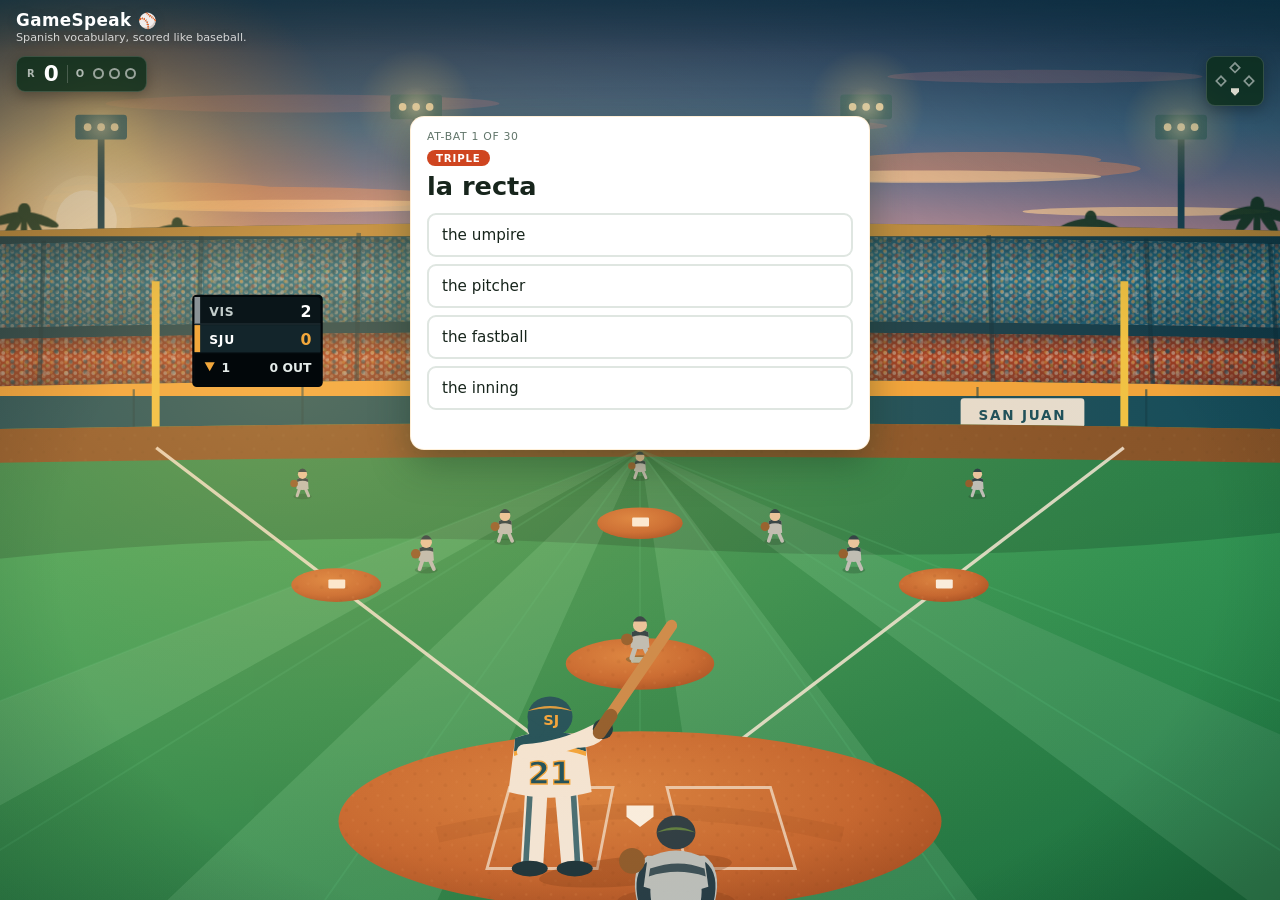
==== commit 6762f62b: "Replace the static wall card with a live scorebug The old COTORRAS board showed VIS 2 / SJU 5 foreve" ====
--- a/index.html
+++ b/index.html
@@ -281,32 +281,6 @@
               letter-spacing="1.6" fill="#0E4C5C">SAN JUAN</text>
       </g>
 
-      <!-- ================= VIDEO BOARD =================
-           Mounted above the wall in left-center, inside the safe band. -->
-      <g id="video-board">
-        <rect x="205" y="205" width="110" height="139" rx="4" fill="#061F29"/>
-        <rect x="209" y="209" width="102" height="131" rx="2" fill="#0B3A48"/>
-        <rect x="209" y="209" width="102" height="22" rx="2" fill="#0E4C5C"/>
-        <text x="260" y="224" text-anchor="middle"
-              font-family="system-ui, sans-serif" font-size="10" font-weight="800"
-              letter-spacing="1" fill="#F2A73B">COTORRAS</text>
-        <g font-family="system-ui, sans-serif" font-size="10" font-weight="700" fill="#F4EDE0">
-          <rect x="215" y="236" width="90" height="20" rx="2" fill="#0E4C5C" opacity="0.55"/>
-          <text x="221" y="250">VIS</text>
-          <text x="299" y="250" text-anchor="end">2</text>
-          <rect x="215" y="260" width="90" height="20" rx="2" fill="#F2A73B" opacity="0.22"/>
-          <text x="221" y="274" fill="#F2A73B">SJU</text>
-          <text x="299" y="274" text-anchor="end" fill="#F2A73B">5</text>
-        </g>
-        <!-- club mark: a cotorra, beak and crest in gold -->
-        <g transform="translate(260,308) scale(0.8)">
-          <ellipse rx="18" ry="16" fill="#8CC63F"/>
-          <path d="M-2,-15 q8,-9 14,-6 q-6,2 -8,8 Z" fill="#F2A73B"/>
-          <path d="M6,-2 q12,3 11,10 q-8,2 -12,-4 Z" fill="#F2A73B"/>
-          <circle cx="2" cy="-3" r="3.2" fill="#0B3A48"/>
-        </g>
-      </g>
-
       <!-- Foul poles where the lines meet the wall -->
       <g fill="#F2C744">
         <rect x="166" y="250" width="7" height="150"/>
@@ -488,6 +462,53 @@
       <!-- ================= LIGHT PASS ================= -->
       <rect width="1200" height="800" fill="url(#warmth)"/>
       <rect width="1200" height="800" fill="url(#vignette)"/>
+
+      <!-- ================= SCOREBUG =================
+           A broadcast-style scoreboard mounted on the outfield wall, driven
+           by real game state: the home line is state.runs, and the inning
+           and out count come straight from state as well. app.js fills the
+           numbers in renderScoreboard().
+
+           The visiting line is a fixed placeholder — there is no opposing
+           side in the game yet. There is no balls/strikes field because the
+           game tracks no count; the field is omitted rather than faked.
+
+           Sits inside the horizontal band that survives cropping on any
+           window >= 900px; below that it hides (see style.css).
+
+           Drawn after the scene's light pass: an LED board emits its own
+           light, so the golden-hour wash must not tint it brown. -->
+      <g id="scorebug" font-family="system-ui, -apple-system, 'Segoe UI', Roboto, sans-serif">
+        <rect x="202" y="262" width="116" height="82" rx="4" fill="#02070A"/>
+        <rect x="204" y="264" width="112" height="78" rx="3" fill="#0A1519"/>
+
+        <!-- visiting line -->
+        <rect x="204" y="264" width="5" height="24" fill="#8A9296"/>
+        <text x="217" y="281" font-size="11" font-weight="700" letter-spacing="0.7"
+              fill="#C3CDCB">VIS</text>
+        <text id="board-away-runs" x="308" y="282" text-anchor="end"
+              font-size="14" font-weight="800" fill="#FFFFFF">0</text>
+
+        <path d="M204,288 H316" stroke="#26363D" stroke-width="1"/>
+
+        <!-- home line, lit because they are the side at bat -->
+        <rect x="204" y="289" width="112" height="24" fill="#13252B"/>
+        <rect x="204" y="289" width="5" height="24" fill="#F2A73B"/>
+        <text x="217" y="306" font-size="11" font-weight="700" letter-spacing="0.7"
+              fill="#FFFFFF">SJU</text>
+        <text id="board-home-runs" x="308" y="307" text-anchor="end"
+              font-size="14" font-weight="800" fill="#F2A73B">0</text>
+
+        <!-- status strip: half-inning and outs -->
+        <rect x="204" y="314" width="112" height="28" fill="#02070A"/>
+        <!-- a down arrow: the home side bats in the bottom half -->
+        <polygon points="213,322 222,322 217.5,330" fill="#F2A73B"/>
+        <text id="board-inning" x="228" y="331" font-size="11" font-weight="700"
+              fill="#E4EBE9">1</text>
+        <text id="board-outs" x="308" y="331" text-anchor="end" font-size="11"
+              font-weight="700" fill="#E4EBE9">0 OUT</text>
+      </g>
+
     </svg>
   </div>
 
--- a/style.css
+++ b/style.css
@@ -72,7 +72,7 @@
    the wall signage and video board would be sliced by the screen edge, so
    hide them outright — a bare wall beats a half-cut sign. */
 @media (max-width: 899px) {
-  #video-board, #wall-sign { display: none; }
+  #scorebug, #wall-sign { display: none; }
 }
 
 /* --- Header --- */
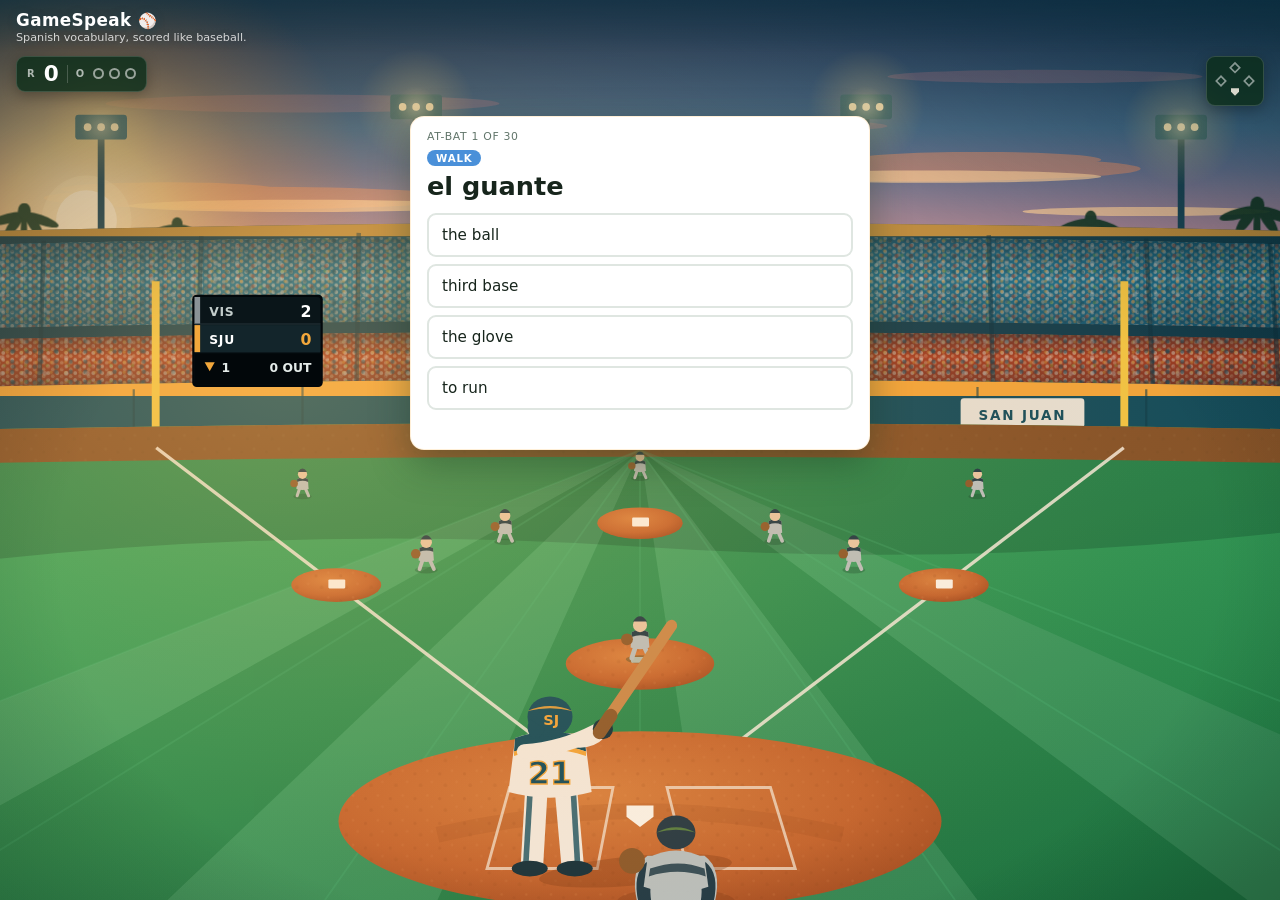
==== commit eff379cb: "Share one ballpark between both modes Timed mode now plays in the same park Classic does. The scene " ====
--- a/index.html
+++ b/index.html
@@ -4,513 +4,15 @@
   <meta charset="UTF-8">
   <meta name="viewport" content="width=device-width, initial-scale=1">
   <title>GameSpeak — Spanish Baseball Vocabulary</title>
+  <link rel="stylesheet" href="scene.css">
   <link rel="stylesheet" href="style.css">
 </head>
 <body>
 
-  <!-- ============================================================
-       THE SCENE: a static, decorative stadium behind the whole app.
-       The view is from behind home plate, the way a batter sees the
-       field. Everything here is presentational, so it's hidden from
-       screen readers and ignores clicks (see .scene in style.css).
+  <!-- The ballpark. Markup lives in scene.js so both modes draw the same
+       park; scene.js fills this in at load. -->
+  <div class="scene" id="scene-mount" aria-hidden="true"></div>
 
-       Caribbean winter-league ball at golden hour: an open-air park,
-       artificial turf with clay cutouts only at the bases, and the
-       home club — the Cotorras de San Juan — in teal, gold and cream.
-
-       The viewBox is a panoramic 1200x800 and anchors to the BOTTOM
-       ("xMidYMax slice"). That combination matters: the full height
-       always fits, so sky-to-home-plate survives on any screen, and
-       only the far edges of the field crop away on narrow phones.
-       ============================================================ -->
-  <div class="scene" aria-hidden="true">
-    <svg viewBox="0 0 1200 800" preserveAspectRatio="xMidYMax slice"
-         xmlns="http://www.w3.org/2000/svg">
-      <defs>
-        <!-- Golden hour: dusky blue overhead falling through rose into
-             a hot band right at the stadium rim. -->
-        <linearGradient id="sky" x1="0" y1="0" x2="0" y2="1">
-          <stop offset="0"    stop-color="#17375F"/>
-          <stop offset="0.30" stop-color="#3E6E93"/>
-          <stop offset="0.55" stop-color="#95799B"/>
-          <stop offset="0.76" stop-color="#E08A55"/>
-          <stop offset="0.92" stop-color="#F9B65C"/>
-          <stop offset="1"    stop-color="#FFD98A"/>
-        </linearGradient>
-
-        <!-- The sun itself, sitting low behind the third-base stands -->
-        <radialGradient id="sunGlow" cx="0.5" cy="0.5" r="0.5">
-          <stop offset="0"    stop-color="#FFF3CE" stop-opacity="0.98"/>
-          <stop offset="0.28" stop-color="#FFD98A" stop-opacity="0.75"/>
-          <stop offset="0.62" stop-color="#F79B4C" stop-opacity="0.32"/>
-          <stop offset="1"    stop-color="#E8763C" stop-opacity="0"/>
-        </radialGradient>
-
-        <!-- Falloff for the tower lamps -->
-        <radialGradient id="lampGlow" cx="0.5" cy="0.5" r="0.5">
-          <stop offset="0"    stop-color="#FFF0BE" stop-opacity="0.55"/>
-          <stop offset="0.35" stop-color="#FFE08A" stop-opacity="0.22"/>
-          <stop offset="1"    stop-color="#FFD070" stop-opacity="0"/>
-        </radialGradient>
-
-        <!-- Haze sitting on the horizon line -->
-        <linearGradient id="haze" x1="0" y1="0" x2="0" y2="1">
-          <stop offset="0" stop-color="#FFC985" stop-opacity="0"/>
-          <stop offset="1" stop-color="#FFC985" stop-opacity="0.55"/>
-        </linearGradient>
-
-        <!-- Warm key light raking across the whole scene from the left -->
-        <radialGradient id="warmth" cx="0.24" cy="0.42" r="0.85">
-          <stop offset="0"   stop-color="#FFC46B" stop-opacity="0.30"/>
-          <stop offset="0.5" stop-color="#FF9A4A" stop-opacity="0.12"/>
-          <stop offset="1"   stop-color="#B3502A" stop-opacity="0"/>
-        </radialGradient>
-
-        <!-- Corners fall off, the way a broadcast lens vignettes -->
-        <radialGradient id="vignette" cx="0.5" cy="0.62" r="0.78">
-          <stop offset="0.55" stop-color="#000000" stop-opacity="0"/>
-          <stop offset="1"    stop-color="#04180C" stop-opacity="0.42"/>
-        </radialGradient>
-
-        <!-- Turf: lit from the left, deepening toward the far corners -->
-        <linearGradient id="turf" x1="0.1" y1="0" x2="0.9" y2="1">
-          <stop offset="0"   stop-color="#3AAE63"/>
-          <stop offset="0.45" stop-color="#2E9B57"/>
-          <stop offset="1"   stop-color="#1F7742"/>
-        </linearGradient>
-
-        <!-- Clay, lighter where the light hits it -->
-        <radialGradient id="clay" cx="0.42" cy="0.35" r="0.75">
-          <stop offset="0" stop-color="#D8823F"/>
-          <stop offset="0.6" stop-color="#C4662F"/>
-          <stop offset="1" stop-color="#9E4A20"/>
-        </radialGradient>
-
-        <!-- Seat decks. Two tones so the bowl has some depth. -->
-        <linearGradient id="deckShade" x1="0" y1="0" x2="0" y2="1">
-          <stop offset="0" stop-color="#06222F" stop-opacity="0.55"/>
-          <stop offset="0.45" stop-color="#06222F" stop-opacity="0.12"/>
-          <stop offset="1" stop-color="#06222F" stop-opacity="0.42"/>
-        </linearGradient>
-
-        <!-- Three crowd layers at different scales and colors. Stacking
-             them is what turns a pattern into a packed house. -->
-        <pattern id="crowdA" width="8" height="6" patternUnits="userSpaceOnUse">
-          <circle cx="2"   cy="1.8" r="1.7" fill="#FBE9CF" opacity="0.55"/>
-          <circle cx="6"   cy="4.4" r="1.6" fill="#F6C79A" opacity="0.45"/>
-        </pattern>
-        <pattern id="crowdB" width="13" height="9" patternUnits="userSpaceOnUse">
-          <circle cx="3"  cy="6.5" r="1.9" fill="#1B5C74" opacity="0.55"/>
-          <circle cx="9"  cy="2.5" r="1.9" fill="#C4472B" opacity="0.5"/>
-          <circle cx="11.5" cy="7"  r="1.5" fill="#F2A73B" opacity="0.5"/>
-        </pattern>
-        <pattern id="crowdC" width="19" height="14" patternUnits="userSpaceOnUse">
-          <circle cx="5"  cy="4"  r="2.1" fill="#0E4C5C" opacity="0.45"/>
-          <circle cx="14" cy="10" r="2.1" fill="#F4EDE0" opacity="0.4"/>
-          <circle cx="16" cy="3"  r="1.6" fill="#8CC63F" opacity="0.35"/>
-        </pattern>
-
-        <!-- Fine speckle for the clay, so it isn't a flat slab -->
-        <pattern id="grit" width="22" height="22" patternUnits="userSpaceOnUse">
-          <circle cx="4"  cy="6"  r="1.5" fill="#8E4519" opacity="0.16"/>
-          <circle cx="15" cy="3"  r="1.1" fill="#F0A263" opacity="0.14"/>
-          <circle cx="9"  cy="16" r="1.7" fill="#8E4519" opacity="0.13"/>
-          <circle cx="19" cy="13" r="1.2" fill="#F0A263" opacity="0.12"/>
-        </pattern>
-
-        <!-- A runner, reused at each base. Drawn small: these are up the
-             field, well behind the batter in the foreground. -->
-        <g id="runnerFig">
-          <circle cy="-27" r="6" fill="#EBCBA6"/>
-          <path d="M-7,-21 q7,-4 14,0 l1,13 q-8,3 -16,0 Z" fill="#F4EDE0"/>
-          <path d="M-7,-21 q7,-4 14,0 l0.4,4 q-7,-3 -14.6,0 Z" fill="#0E4C5C"/>
-          <g stroke="#F4EDE0" stroke-width="4" stroke-linecap="round" fill="none">
-            <path d="M-4,-8 L-7,1"/>
-            <path d="M4,-8 L8,1"/>
-          </g>
-        </g>
-
-        <!-- A fielder, reused at every position and scaled by depth. Road
-             greys, so the defense reads as the visiting club against the
-             Cotorras' home whites the batter and runners wear. -->
-        <g id="fielderFig">
-          <ellipse cy="2" rx="12" ry="3.5" fill="#0A3D24" opacity="0.3"/>
-          <path d="M-7,-21 q7,-4 14,0 l1,13 q-8,3 -16,0 Z" fill="#B9C2C0"/>
-          <path d="M-7,-21 q7,-4 14,0 l0.4,4 q-7,-3 -14.6,0 Z" fill="#1D3A46"/>
-          <g stroke="#B9C2C0" stroke-width="4" stroke-linecap="round" fill="none">
-            <path d="M-4,-8 L-7,1"/>
-            <path d="M4,-8 L8,1"/>
-          </g>
-          <circle cy="-27" r="6" fill="#E8C9A6"/>
-          <path d="M-6,-30 q6,-9 12,0 Z" fill="#1D3A46"/>
-          <circle cx="-11" cy="-15" r="5" fill="#8A5A2B"/>
-        </g>
-
-        <!-- One palm, reused across the stadium rim at different sizes -->
-        <g id="palm">
-          <path d="M0,0 C-3,-24 -5,-44 -2,-64 L4,-64 C5,-44 4,-24 6,0 Z"/>
-          <g transform="translate(1,-64)">
-            <ellipse rx="24" ry="6" transform="rotate(-15) translate(-20,-2)"/>
-            <ellipse rx="24" ry="6" transform="rotate(19)  translate(20,-2)"/>
-            <ellipse rx="20" ry="6" transform="rotate(-54) translate(-15,-4)"/>
-            <ellipse rx="20" ry="6" transform="rotate(57)  translate(15,-4)"/>
-            <ellipse rx="8"  ry="10" cy="-6"/>
-          </g>
-        </g>
-      </defs>
-
-      <!-- ================= SKY ================= -->
-      <rect width="1200" height="380" fill="url(#sky)"/>
-
-      <!-- Clouds, streaked and lit from beneath where the sun catches them -->
-      <g>
-        <g fill="#B87C90" opacity="0.32">
-          <ellipse cx="300" cy="92"  rx="175" ry="8"/>
-          <ellipse cx="960" cy="68"  rx="140" ry="6"/>
-          <ellipse cx="700" cy="112" rx="120" ry="6"/>
-        </g>
-        <g fill="#F0956A" opacity="0.5">
-          <ellipse cx="840" cy="150" rx="205" ry="11"/>
-          <ellipse cx="900" cy="142" rx="110" ry="7"/>
-          <ellipse cx="255" cy="176" rx="185" ry="10"/>
-          <ellipse cx="180" cy="168" rx="95"  ry="6"/>
-        </g>
-        <g fill="#FFD6A4" opacity="0.72">
-          <ellipse cx="300" cy="183" rx="155" ry="5.5"/>
-          <ellipse cx="855" cy="157" rx="155" ry="5.5"/>
-          <ellipse cx="600" cy="205" rx="125" ry="4.5"/>
-          <ellipse cx="1050" cy="188" rx="110" ry="4"/>
-        </g>
-      </g>
-
-      <!-- The sun, low and mostly behind the stands -->
-      <circle cx="108" cy="196" r="250" fill="url(#sunGlow)"/>
-      <circle cx="108" cy="196" r="27" fill="#FFF8E4" opacity="0.95"/>
-      <circle cx="108" cy="196" r="40" fill="#FFEFC0" opacity="0.3"/>
-
-      <!-- Horizon haze -->
-      <rect y="150" width="1200" height="230" fill="url(#haze)"/>
-
-      <!-- ================= LIGHT TOWERS ================= -->
-      <g fill="#12455A">
-        <rect x="118" y="118" width="6" height="145"/>
-        <rect x="398" y="100" width="6" height="163"/>
-        <rect x="798" y="100" width="6" height="163"/>
-        <rect x="1078" y="118" width="6" height="145"/>
-      </g>
-      <g fill="#1B5C74">
-        <rect x="98"   y="102" width="46" height="22" rx="3"/>
-        <rect x="378"  y="84"  width="46" height="22" rx="3"/>
-        <rect x="778"  y="84"  width="46" height="22" rx="3"/>
-        <rect x="1058" y="102" width="46" height="22" rx="3"/>
-      </g>
-      <!-- Lamps lit against the dusk -->
-      <g fill="#FFF3CE">
-        <circle cx="109" cy="113" r="3.4"/><circle cx="121" cy="113" r="3.4"/><circle cx="133" cy="113" r="3.4"/>
-        <circle cx="389" cy="95"  r="3.4"/><circle cx="401" cy="95"  r="3.4"/><circle cx="413" cy="95"  r="3.4"/>
-        <circle cx="789" cy="95"  r="3.4"/><circle cx="801" cy="95"  r="3.4"/><circle cx="813" cy="95"  r="3.4"/>
-        <circle cx="1069" cy="113" r="3.4"/><circle cx="1081" cy="113" r="3.4"/><circle cx="1093" cy="113" r="3.4"/>
-      </g>
-      <g fill="url(#lampGlow)">
-        <circle cx="121" cy="113" r="52"/><circle cx="401" cy="95" r="52"/>
-        <circle cx="801" cy="95"  r="52"/><circle cx="1081" cy="113" r="52"/>
-      </g>
-
-      <!-- ================= PALMS above the rim ================= -->
-      <g fill="#0A3526" opacity="0.92">
-        <use href="#palm" transform="translate(52,238) scale(0.72)"/>
-        <use href="#palm" transform="translate(188,241) scale(0.6)"/>
-        <use href="#palm" transform="translate(600,236) scale(0.52)"/>
-        <use href="#palm" transform="translate(1000,240) scale(0.66)"/>
-        <use href="#palm" transform="translate(1148,237) scale(0.78)"/>
-      </g>
-
-      <!-- ================= THE BOWL =================
-           Deeper decks than before, three crowd layers stacked, aisles
-           and section breaks cut through them, then a shading pass. -->
-
-      <!-- roof / facade -->
-      <path d="M0,206 Q600,190 1200,206 L1200,218 L0,218 Z" fill="#0B3B4C"/>
-      <path d="M0,206 Q600,190 1200,206 L1200,210 L0,210 Z" fill="#F2A73B" opacity="0.75"/>
-
-      <!-- upper deck -->
-      <path d="M0,218 Q600,202 1200,218 L1200,292 L0,292 Z" fill="#17789A"/>
-      <path d="M0,218 Q600,202 1200,218 L1200,292 L0,292 Z" fill="url(#crowdA)"/>
-      <path d="M0,218 Q600,202 1200,218 L1200,292 L0,292 Z" fill="url(#crowdB)"/>
-      <path d="M0,218 Q600,202 1200,218 L1200,292 L0,292 Z" fill="url(#crowdC)"/>
-      <path d="M0,218 Q600,202 1200,218 L1200,292 L0,292 Z" fill="url(#deckShade)"/>
-
-      <!-- deck divider / press level -->
-      <path d="M0,292 Q600,278 1200,292 L1200,302 L0,302 Z" fill="#0B3B4C"/>
-
-      <!-- lower deck -->
-      <path d="M0,302 Q600,288 1200,302 L1200,344 L0,344 Z" fill="#B8401F"/>
-      <path d="M0,302 Q600,288 1200,302 L1200,344 L0,344 Z" fill="url(#crowdA)"/>
-      <path d="M0,302 Q600,288 1200,302 L1200,344 L0,344 Z" fill="url(#crowdB)"/>
-      <path d="M0,302 Q600,288 1200,302 L1200,344 L0,344 Z" fill="url(#crowdC)"/>
-      <path d="M0,302 Q600,288 1200,302 L1200,344 L0,344 Z" fill="url(#deckShade)"/>
-
-      <!-- aisles cutting down through both decks -->
-      <g stroke="#08313F" stroke-width="4" opacity="0.5">
-        <path d="M70,214 L66,344"/>   <path d="M210,210 L206,344"/>
-        <path d="M350,207 L348,344"/> <path d="M490,204 L489,344"/>
-        <path d="M630,204 L631,344"/> <path d="M770,206 L772,344"/>
-        <path d="M910,209 L914,344"/> <path d="M1050,212 L1056,344"/>
-        <path d="M1160,216 L1168,344"/>
-      </g>
-
-      <!-- ================= OUTFIELD WALL ================= -->
-      <path d="M0,344 Q600,331 1200,344 L1200,384 L0,384 Z" fill="#0E4C5C"/>
-      <path d="M0,344 Q600,331 1200,344 L1200,352 L0,352 Z" fill="#F2A73B"/>
-      <!-- wall panel seams -->
-      <g stroke="#0A3B47" stroke-width="2" opacity="0.6">
-        <path d="M150,346 L150,384"/>  <path d="M300,344 L300,384"/>
-        <path d="M450,342 L450,383"/>  <path d="M600,341 L600,383"/>
-        <path d="M750,342 L750,383"/>  <path d="M900,344 L900,384"/>
-        <path d="M1050,346 L1050,384"/>
-      </g>
-
-      <!-- Wall signage on its own backing panel, so it reads as painted
-           signage rather than floating letters. Both this and the video
-           board sit inside the horizontal band that survives cropping on
-           any window >= 900px; below that they hide entirely (see the
-           media query in style.css) rather than render half cut off. -->
-      <g id="wall-sign" font-family="system-ui, -apple-system, 'Segoe UI', Roboto, sans-serif">
-        <rect x="885" y="354" width="110" height="26" rx="3" fill="#F4EDE0" opacity="0.94"/>
-        <text x="940" y="373" text-anchor="middle" font-size="12" font-weight="800"
-              letter-spacing="1.6" fill="#0E4C5C">SAN JUAN</text>
-      </g>
-
-      <!-- Foul poles where the lines meet the wall -->
-      <g fill="#F2C744">
-        <rect x="166" y="250" width="7" height="150"/>
-        <rect x="1027" y="250" width="7" height="150"/>
-      </g>
-
-      <!-- ================= THE FIELD ================= -->
-      <path d="M0,382 Q600,370 1200,382 L1200,800 L0,800 Z" fill="url(#turf)"/>
-
-      <!-- Warning track hugging the wall -->
-      <path d="M0,382 Q600,370 1200,382 L1200,412 Q600,400 0,412 Z" fill="#B45C2A"/>
-      <path d="M0,382 Q600,370 1200,382 L1200,412 Q600,400 0,412 Z" fill="url(#grit)"/>
-
-      <!-- The stadium's own shadow falling across the outfield, which is
-           what late-afternoon light actually does to a ballfield. -->
-      <path d="M0,382 Q600,370 1200,382 L1200,470 Q900,506 600,486 Q300,466 0,500 Z"
-            fill="#0A3D24" opacity="0.28"/>
-
-      <!-- Mown wedges fanning out from the infield, alternating tone -->
-      <g opacity="0.075">
-        <path d="M600,400 L-420,800 L-120,800 Z" fill="#FFFFFF"/>
-        <path d="M600,400 L180,800  L420,800  Z" fill="#FFFFFF"/>
-        <path d="M600,400 L660,800  L900,800  Z" fill="#FFFFFF"/>
-        <path d="M600,400 L1140,800 L1500,800 Z" fill="#FFFFFF"/>
-      </g>
-      <g opacity="0.09">
-        <path d="M600,400 L-120,800 L180,800 Z" fill="#0A3D24"/>
-        <path d="M600,400 L420,800  L660,800 Z" fill="#0A3D24"/>
-        <path d="M600,400 L900,800  L1140,800 Z" fill="#0A3D24"/>
-      </g>
-
-      <!-- Seams between turf panels -->
-      <g stroke="#4FC07E" stroke-width="1.6" opacity="0.22">
-        <path d="M600,400 L-420,800"/><path d="M600,400 L-40,800"/>
-        <path d="M600,400 L320,800"/> <path d="M600,400 L600,800"/>
-        <path d="M600,400 L880,800"/> <path d="M600,400 L1240,800"/>
-        <path d="M600,400 L1620,800"/>
-      </g>
-
-      <!-- Foul lines running out to the poles -->
-      <g stroke="#F7EFDF" stroke-width="3" opacity="0.85" fill="none">
-        <path d="M600,726 L170,398"/>
-        <path d="M600,726 L1030,398"/>
-      </g>
-
-      <!-- Base cutouts and the mound -->
-      <g fill="url(#clay)">
-        <ellipse cx="600" cy="590" rx="66" ry="23"/>
-        <ellipse cx="600" cy="465" rx="38" ry="14"/>
-        <ellipse cx="330" cy="520" rx="40" ry="15"/>
-        <ellipse cx="870" cy="520" rx="40" ry="15"/>
-      </g>
-      <g fill="url(#grit)">
-        <ellipse cx="600" cy="590" rx="66" ry="23"/>
-        <ellipse cx="330" cy="520" rx="40" ry="15"/>
-        <ellipse cx="870" cy="520" rx="40" ry="15"/>
-      </g>
-      <g fill="#FBF6EA">
-        <rect x="592" y="584" width="17" height="5" rx="1"/>
-        <rect x="593" y="460" width="15" height="8" rx="1"/>
-        <rect x="323" y="515" width="15" height="8" rx="1"/>
-        <rect x="863" y="515" width="15" height="8" rx="1"/>
-      </g>
-
-      <!-- ================= THE DEFENSE =================
-           Static and decorative for now — no fielding logic behind any of
-           them. Scale falls off with depth, matching the runner figures:
-           outfielders smallest, the pitcher largest of the nine.
-
-           Depth reads bottom-of-frame = closest. Outfielders sit between
-           the warning track and second base; the infielders play behind
-           their bags; the pitcher stands on the rubber. First and third
-           play off the line, which also keeps them clear of the runners
-           holding those bags. -->
-      <g id="fielders">
-        <use href="#fielderFig" id="fielder-lf" class="fielder" transform="translate(300,440) scale(0.68)"/>
-        <use href="#fielderFig" id="fielder-cf" class="fielder" transform="translate(600,424) scale(0.66)"/>
-        <use href="#fielderFig" id="fielder-rf" class="fielder" transform="translate(900,440) scale(0.68)"/>
-        <use href="#fielderFig" id="fielder-ss" class="fielder" transform="translate(480,480) scale(0.8)"/>
-        <use href="#fielderFig" id="fielder-2b" class="fielder" transform="translate(720,480) scale(0.8)"/>
-        <use href="#fielderFig" id="fielder-3b" class="fielder" transform="translate(410,505) scale(0.85)"/>
-        <use href="#fielderFig" id="fielder-1b" class="fielder" transform="translate(790,505) scale(0.85)"/>
-        <use href="#fielderFig" id="fielder-p"  class="fielder" transform="translate(600,584) scale(1.05)"/>
-      </g>
-
-      <!-- Runners. app.js toggles the "on" class on each group as the base
-           state changes; the CSS fades them in. Third base is on our left,
-           first on our right, the way it looks from behind home plate. -->
-      <g class="runner" id="runner-third">
-        <ellipse cx="330" cy="520" rx="34" ry="14" fill="#F6C445" opacity="0.45"/>
-        <use href="#runnerFig" transform="translate(298,523)"/>
-      </g>
-      <g class="runner" id="runner-second">
-        <ellipse cx="600" cy="465" rx="32" ry="13" fill="#F6C445" opacity="0.45"/>
-        <use href="#runnerFig" transform="translate(626,468)"/>
-      </g>
-      <g class="runner" id="runner-first">
-        <ellipse cx="870" cy="520" rx="34" ry="14" fill="#F6C445" opacity="0.45"/>
-        <use href="#runnerFig" transform="translate(902,523)"/>
-      </g>
-
-      <!-- ================= FOREGROUND: home plate ================= -->
-      <ellipse cx="600" cy="730" rx="268" ry="80" fill="url(#clay)"/>
-      <ellipse cx="600" cy="730" rx="268" ry="80" fill="url(#grit)"/>
-      <!-- scuffed arc where batters dig in -->
-      <path d="M420,742 Q600,700 780,742" stroke="#8E4519" stroke-width="14"
-            fill="none" opacity="0.16"/>
-      <g stroke="#F7EFDF" stroke-width="2.5" fill="none" opacity="0.7">
-        <path d="M484,700 L576,700 L562,772 L464,772 Z"/>
-        <path d="M624,700 L716,700 L738,772 L642,772 Z"/>
-      </g>
-      <polygon points="588,716 612,716 612,726 600,735 588,726" fill="#FBF6EA"/>
-
-      <!-- ================= THE BATTER =================
-           Cotorras home whites: cream uniform, teal trim, gold accents.
-           Right-handed, so he stands in the third-base box, on our left.
-           Seen from behind, hands up by his back shoulder. -->
-      <g>
-        <!-- long golden-hour shadow, thrown away from the low sun -->
-        <ellipse cx="596" cy="774" rx="86" ry="13" fill="#7A3A14"
-                 opacity="0.32" transform="rotate(-5 596 774)"/>
-
-        <!-- legs -->
-        <path d="M498,700 L518,700 L514,768 L494,768 Z" fill="#F4EDE0"/>
-        <path d="M524,700 L544,700 L550,768 L530,768 Z" fill="#F4EDE0"/>
-        <path d="M500,700 L505,700 L501,768 L496,768 Z" fill="#0E4C5C" opacity="0.8"/>
-        <path d="M538,700 L543,700 L547,768 L542,768 Z" fill="#0E4C5C" opacity="0.8"/>
-        <ellipse cx="502" cy="772" rx="16" ry="7" fill="#12313B"/>
-        <ellipse cx="542" cy="772" rx="16" ry="7" fill="#12313B"/>
-
-        <!-- jersey -->
-        <path d="M489,656 Q520,645 551,656 L557,704 Q520,714 483,704 Z" fill="#F4EDE0"/>
-        <!-- teal yoke and gold piping across the shoulders -->
-        <path d="M489,656 Q520,645 551,656 L552,668 Q520,657 488,668 Z" fill="#0E4C5C"/>
-        <path d="M488,668 Q520,657 552,668 L552,672 Q520,661 488,672 Z" fill="#F2A73B"/>
-        <text x="520" y="697" text-anchor="middle"
-              font-family="system-ui, -apple-system, 'Segoe UI', Roboto, sans-serif"
-              font-size="28" font-weight="800" fill="#0E4C5C"
-              stroke="#F2A73B" stroke-width="1.2">21</text>
-
-        <!-- arms up to the hands -->
-        <g stroke="#F4EDE0" stroke-width="13" stroke-linecap="round" fill="none">
-          <path d="M497,668 Q530,666 561,650"/>
-          <path d="M544,658 Q556,659 564,651"/>
-        </g>
-        <circle cx="567" cy="648" r="9" fill="#12313B"/>
-
-        <!-- bat -->
-        <path d="M566,647 L628,556" stroke="#C98A4B" stroke-width="10" stroke-linecap="round"/>
-        <path d="M564,651 L574,636" stroke="#8A5A2B" stroke-width="12" stroke-linecap="round"/>
-
-        <!-- helmet, seen from behind, ear flap on the near side, club
-             mark in gold on the back -->
-        <ellipse cx="520" cy="637" rx="20" ry="18" fill="#0E4C5C"/>
-        <path d="M502,639 Q497,650 505,656 Q513,657 515,648 Z" fill="#0E4C5C"/>
-        <path d="M500,632 Q520,623 540,632 Q520,627 500,632 Z" fill="#F2A73B" opacity="0.9"/>
-        <text x="521" y="644" text-anchor="middle"
-              font-family="system-ui, sans-serif" font-size="13" font-weight="800"
-              fill="#F2A73B">SJ</text>
-      </g>
-
-      <!-- Catcher, crouched behind the plate. He is nearer the camera than
-           anyone, so he is the largest figure on the field. Grey back with
-           dark straps and shin guards, so the shape still reads at a glance
-           instead of going to a single dark mass. Sits below home plate and
-           clear of the batter's box on our left. -->
-      <g id="fielder-c" class="fielder" transform="translate(632,802) scale(1.15)">
-        <ellipse rx="46" ry="11" fill="#7A3A14" opacity="0.3"/>
-        <path d="M-30,0 q-6,-26 8,-36 l44,0 q14,10 8,36 Z" fill="#B9C2C0"/>
-        <path d="M-29,0 q-5,-22 6,-31 l9,3 q-8,11 -5,28 Z" fill="#1D3A46"/>
-        <path d="M29,0 q5,-22 -6,-31 l-9,3 q8,11 5,28 Z" fill="#1D3A46"/>
-        <path d="M-22,-34 q22,-12 44,0 l3,22 q-25,9 -50,0 Z" fill="#B9C2C0"/>
-        <path d="M-20,-26 q22,-8 42,0 l1,6 q-22,-7 -44,0 Z" fill="#1D3A46" opacity="0.85"/>
-        <ellipse cy="-54" rx="15" ry="13" fill="#243A44"/>
-        <path d="M-15,-54 q15,-8 30,0 q-15,-4 -30,0 Z" fill="#8CC63F" opacity="0.5"/>
-        <circle cx="-34" cy="-32" r="10" fill="#8A5A2B"/>
-      </g>
-
-      <!-- ================= LIGHT PASS ================= -->
-      <rect width="1200" height="800" fill="url(#warmth)"/>
-      <rect width="1200" height="800" fill="url(#vignette)"/>
-
-      <!-- ================= SCOREBUG =================
-           A broadcast-style scoreboard mounted on the outfield wall, driven
-           by real game state: the home line is state.runs, and the inning
-           and out count come straight from state as well. app.js fills the
-           numbers in renderScoreboard().
-
-           The visiting line is a fixed placeholder — there is no opposing
-           side in the game yet. There is no balls/strikes field because the
-           game tracks no count; the field is omitted rather than faked.
-
-           Sits inside the horizontal band that survives cropping on any
-           window >= 900px; below that it hides (see style.css).
-
-           Drawn after the scene's light pass: an LED board emits its own
-           light, so the golden-hour wash must not tint it brown. -->
-      <g id="scorebug" font-family="system-ui, -apple-system, 'Segoe UI', Roboto, sans-serif">
-        <rect x="202" y="262" width="116" height="82" rx="4" fill="#02070A"/>
-        <rect x="204" y="264" width="112" height="78" rx="3" fill="#0A1519"/>
-
-        <!-- visiting line -->
-        <rect x="204" y="264" width="5" height="24" fill="#8A9296"/>
-        <text x="217" y="281" font-size="11" font-weight="700" letter-spacing="0.7"
-              fill="#C3CDCB">VIS</text>
-        <text id="board-away-runs" x="308" y="282" text-anchor="end"
-              font-size="14" font-weight="800" fill="#FFFFFF">0</text>
-
-        <path d="M204,288 H316" stroke="#26363D" stroke-width="1"/>
-
-        <!-- home line, lit because they are the side at bat -->
-        <rect x="204" y="289" width="112" height="24" fill="#13252B"/>
-        <rect x="204" y="289" width="5" height="24" fill="#F2A73B"/>
-        <text x="217" y="306" font-size="11" font-weight="700" letter-spacing="0.7"
-              fill="#FFFFFF">SJU</text>
-        <text id="board-home-runs" x="308" y="307" text-anchor="end"
-              font-size="14" font-weight="800" fill="#F2A73B">0</text>
-
-        <!-- status strip: half-inning and outs -->
-        <rect x="204" y="314" width="112" height="28" fill="#02070A"/>
-        <!-- a down arrow: the home side bats in the bottom half -->
-        <polygon points="213,322 222,322 217.5,330" fill="#F2A73B"/>
-        <text id="board-inning" x="228" y="331" font-size="11" font-weight="700"
-              fill="#E4EBE9">1</text>
-        <text id="board-outs" x="308" y="331" text-anchor="end" font-size="11"
-              font-weight="700" fill="#E4EBE9">0 OUT</text>
-      </g>
-
-    </svg>
-  </div>
 
   <!-- ============================================================
        HEADER: app title
@@ -609,6 +111,7 @@
 
   </main>
 
+  <script src="scene.js"></script>
   <script src="app.js"></script>
 </body>
 </html>
--- a/scene.css
+++ b/scene.css
@@ -0,0 +1,42 @@
+/* =========================================================================
+   The ballpark's own styles, shared by both game modes alongside scene.js.
+   Only what the scene itself needs: the layer it sits on, the runners the
+   modes toggle, and the width below which its signage would be sliced.
+   ========================================================================= */
+
+/* --- The layer ---------------------------------------------------
+   Fixed behind everything and pinned to the bottom of the viewport, so the
+   field stays put while the page scrolls. Decorative only: it never takes
+   clicks and is hidden from screen readers (aria-hidden in the markup).
+   ------------------------------------------------------------------------ */
+.scene {
+  position: fixed;
+  inset: 0;
+  z-index: -1;
+  pointer-events: none;
+}
+
+.scene svg {
+  display: block;
+  width: 100%;
+  height: 100%;
+}
+
+/* Runners on the field: hidden until app.js adds .on to the group */
+.runner {
+  opacity: 0;
+  transition: opacity 0.3s ease;
+}
+
+.runner.on { opacity: 1; }
+
+@media (prefers-reduced-motion: reduce) {
+  .runner, .pip { transition: none; }
+}
+
+/* The scene crops from the sides as the window narrows. Below this width
+   the wall signage and video board would be sliced by the screen edge, so
+   hide them outright — a bare wall beats a half-cut sign. */
+@media (max-width: 899px) {
+  #scorebug, #wall-sign { display: none; }
+}
--- a/style.css
+++ b/style.css
@@ -38,42 +38,7 @@
   min-height: 100vh;
 }
 
-/* --- The stadium scene ---------------------------------------------------
-   Fixed behind everything and pinned to the bottom of the viewport, so the
-   field stays put while the page scrolls. Decorative only: it never takes
-   clicks and is hidden from screen readers (aria-hidden in the markup).
-   ------------------------------------------------------------------------ */
-.scene {
-  position: fixed;
-  inset: 0;
-  z-index: -1;
-  pointer-events: none;
-}
-
-.scene svg {
-  display: block;
-  width: 100%;
-  height: 100%;
-}
-
-/* Runners on the field: hidden until app.js adds .on to the group */
-.runner {
-  opacity: 0;
-  transition: opacity 0.3s ease;
-}
-
-.runner.on { opacity: 1; }
-
-@media (prefers-reduced-motion: reduce) {
-  .runner, .pip { transition: none; }
-}
-
-/* The scene crops from the sides as the window narrows. Below this width
-   the wall signage and video board would be sliced by the screen edge, so
-   hide them outright — a bare wall beats a half-cut sign. */
-@media (max-width: 899px) {
-  #scorebug, #wall-sign { display: none; }
-}
+/* The ballpark's own styles live in scene.css, shared with Timed mode. */
 
 /* --- Header --- */
 .header {
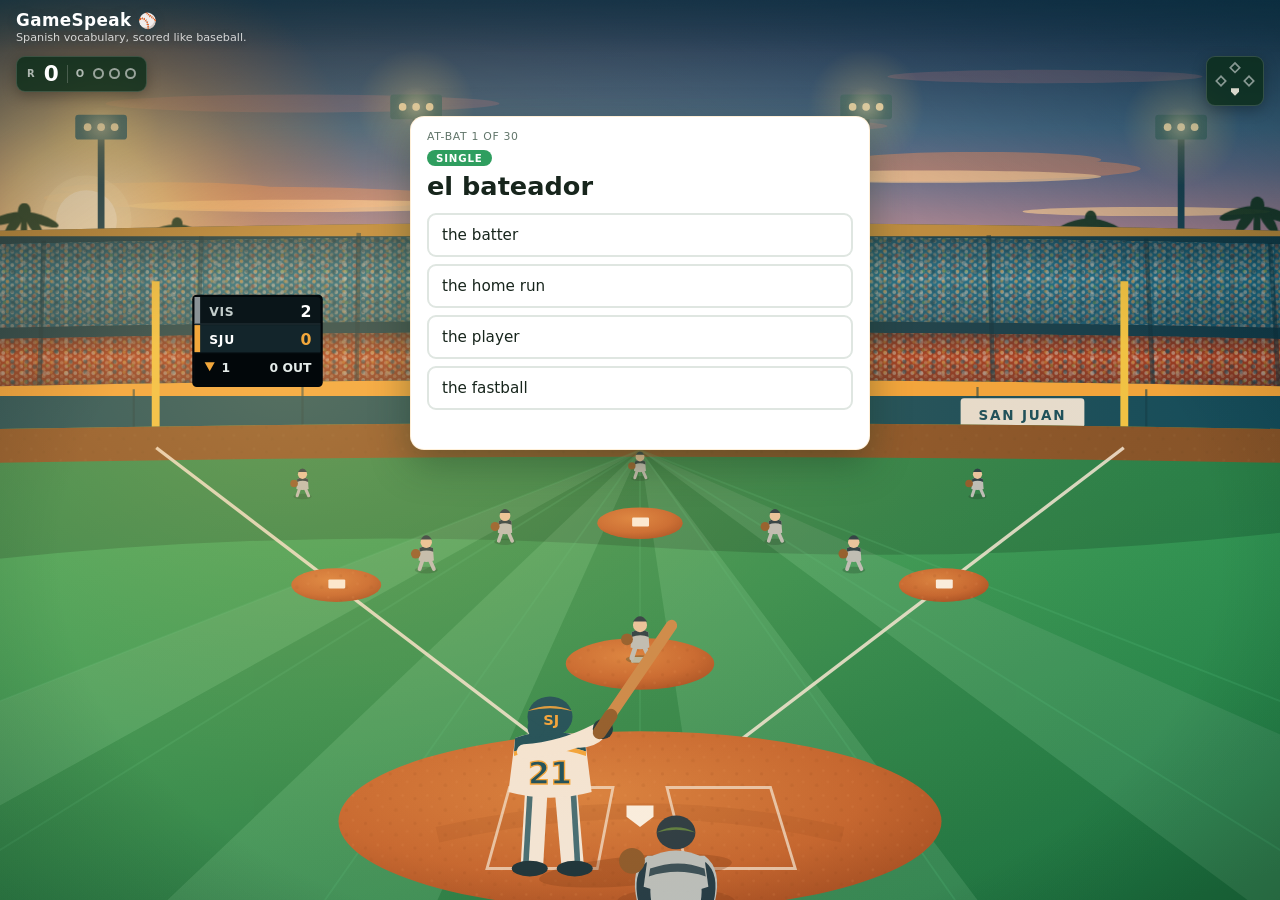
==== commit cbbe189f: "Share the rules both modes agree on rules.js now holds the word list, shuffle, and base running. Bot" ====
--- a/index.html
+++ b/index.html
@@ -111,6 +111,7 @@
 
   </main>
 
+  <script src="rules.js"></script>
   <script src="scene.js"></script>
   <script src="app.js"></script>
 </body>
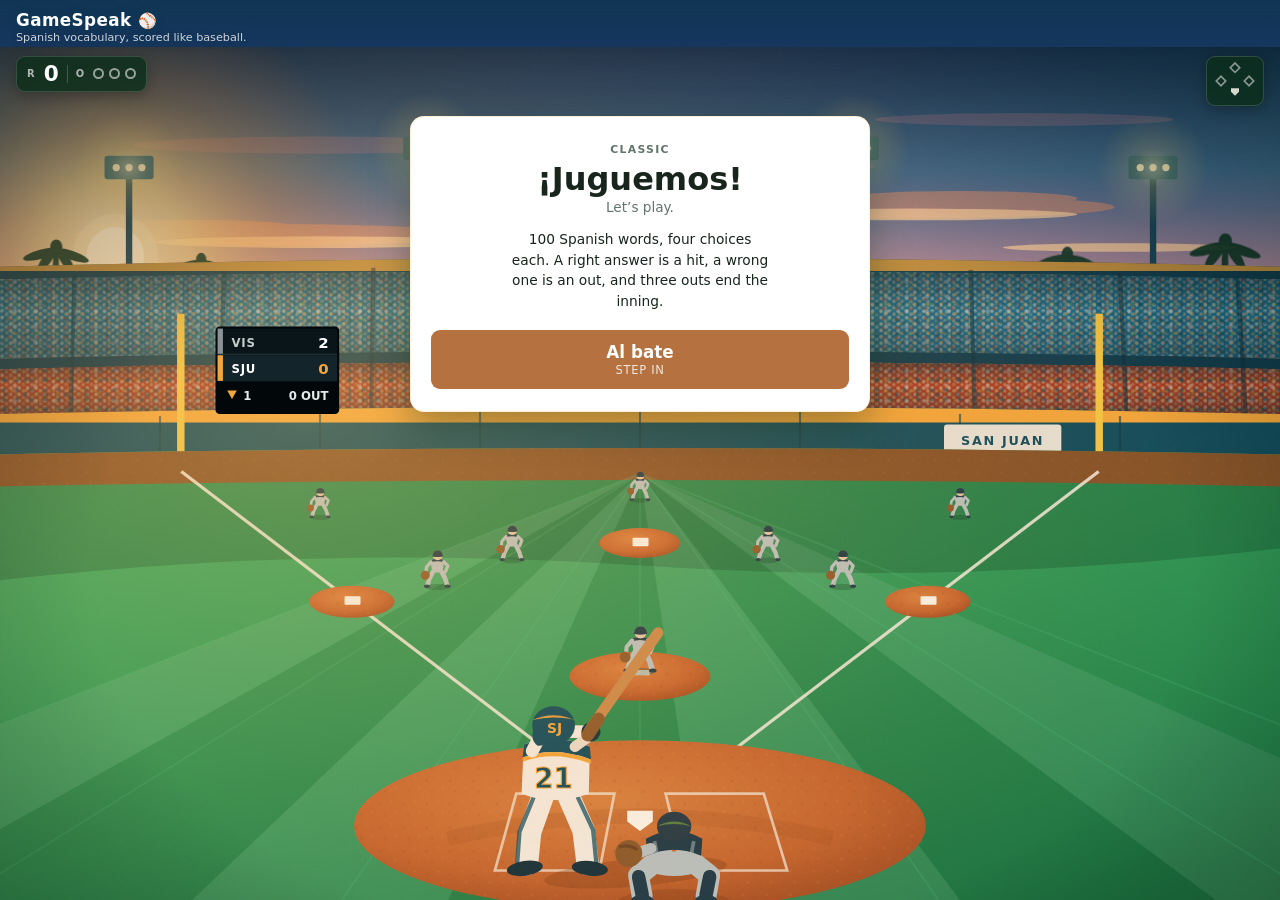
==== commit 4863bfd6: "Gate both modes behind a start screen The game dropped you into a live pitch on load. In Timed that " ====
--- a/index.html
+++ b/index.html
@@ -60,9 +60,30 @@
   <main class="field">
 
     <!-- ============================================================
+         START SCREEN: nothing is live until this is pressed.
+         ============================================================ -->
+    <section class="card start-card" id="start-screen">
+      <p class="start-eyebrow">Classic</p>
+      <h2 class="start-title">¡Juguemos!</h2>
+      <p class="start-gloss">Let&rsquo;s play.</p>
+      <!-- The word count is filled in from VOCAB at load rather than typed:
+           the list has gone 30 to 50 to 100 already, and a number in prose
+           is the one that does not move with it. -->
+      <p class="start-rules">
+        <span id="start-count">&nbsp;</span> Spanish words, four choices each.
+        A right answer is a hit, a wrong one is an out, and three outs end
+        the inning.
+      </p>
+      <button class="start-button" id="start-button">
+        <span class="start-button-es">Al bate</span>
+        <span class="start-button-en">Step in</span>
+      </button>
+    </section>
+
+    <!-- ============================================================
          QUIZ SCREEN: one Spanish word, four English choices.
          ============================================================ -->
-    <section class="card" id="quiz-screen">
+    <section class="card hidden" id="quiz-screen">
       <p class="at-bat" id="at-bat">At-bat 1</p>
 
       <!-- Difficulty tag for the current word (WALK / SINGLE / DOUBLE) -->
--- a/scene.css
+++ b/scene.css
@@ -13,13 +13,32 @@
   position: fixed;
   inset: 0;
   z-index: -1;
+  overflow: hidden;
   pointer-events: none;
+  /* Continues the top of the sky gradient upward. On a tall screen the park
+     is shorter than the viewport, and this is what fills the gap — without
+     it the page background shows through above the sky. */
+  background: #17375F;
 }
 
+/* The park is as wide as the viewport and its height follows from the
+   1200x800 aspect, pinned to the bottom of the screen.
+
+   This is deliberately NOT `height: 100%` with a slicing viewBox. That
+   scales the park to cover the viewport, which on any portrait screen means
+   cropping the sides — and the sides are where third base, first base and
+   the corner outfielders live. Measured on a 390x844 phone, the old framing
+   showed SVG x 415..785 out of 1200: the whole diamond except second base
+   and the mound was off screen. Letting the height fall out of the width
+   instead means the only thing that can ever be cut is sky off the top,
+   because the field sits at the bottom of the viewBox. */
 .scene svg {
   display: block;
+  position: absolute;
+  left: 0;
+  bottom: 0;
   width: 100%;
-  height: 100%;
+  height: auto;
 }
 
 /* Runners on the field: hidden until app.js adds .on to the group */
@@ -34,9 +53,10 @@
   .runner, .pip { transition: none; }
 }
 
-/* The scene crops from the sides as the window narrows. Below this width
-   the wall signage and video board would be sliced by the screen edge, so
-   hide them outright — a bare wall beats a half-cut sign. */
+/* Nothing is sliced any more — the whole viewBox is always on screen — so
+   this is now purely about legibility. Below this width the video board and
+   the wall sign are scaled down to a few dozen pixels and their text is
+   unreadable, and an unreadable sign is worse than a bare wall. */
 @media (max-width: 899px) {
   #scorebug, #wall-sign { display: none; }
 }
--- a/style.css
+++ b/style.css
@@ -308,6 +308,76 @@
 
 .missed strong { color: var(--ink); }
 
+/* --- Start screen ---
+   Centred, because it is the only screen with nothing to compare across
+   and no scanning to do: one line to read and one thing to press. The rest
+   of the game is left-aligned for reading speed, so this reads as a
+   different kind of moment, which is what it is.
+
+   The Spanish is the point of the card, so it is the largest thing on it
+   and the English sits under it as a gloss rather than beside it as a
+   translation — the same shape the umpire calls use. ------------------ */
+.start-card { text-align: center; padding: 26px 20px 22px; }
+
+.start-eyebrow {
+  margin: 0;
+  font-size: 0.68rem;
+  font-weight: 700;
+  letter-spacing: 0.12em;
+  text-transform: uppercase;
+  color: var(--muted);
+}
+
+.start-title {
+  margin: 6px 0 0;
+  font-size: 2rem;
+  line-height: 1.1;
+  color: var(--ink);
+}
+
+.start-gloss {
+  margin: 2px 0 0;
+  font-size: 0.85rem;
+  color: var(--muted);
+}
+
+.start-rules {
+  margin: 14px auto 18px;
+  max-width: 30ch;
+  font-size: 0.86rem;
+  line-height: 1.5;
+  color: var(--ink);
+}
+
+.start-button {
+  font: inherit;
+  display: block;
+  width: 100%;
+  padding: 12px;
+  border: none;
+  border-radius: 9px;
+  background: var(--dirt);
+  color: #fff;
+  cursor: pointer;
+}
+
+.start-button:hover { background: #a2632f; }
+
+.start-button-es {
+  display: block;
+  font-size: 1.05rem;
+  font-weight: 700;
+}
+
+.start-button-en {
+  display: block;
+  margin-top: 1px;
+  font-size: 0.72rem;
+  letter-spacing: 0.06em;
+  text-transform: uppercase;
+  opacity: 0.82;
+}
+
 .play-again {
   font: inherit;
   font-weight: 600;
